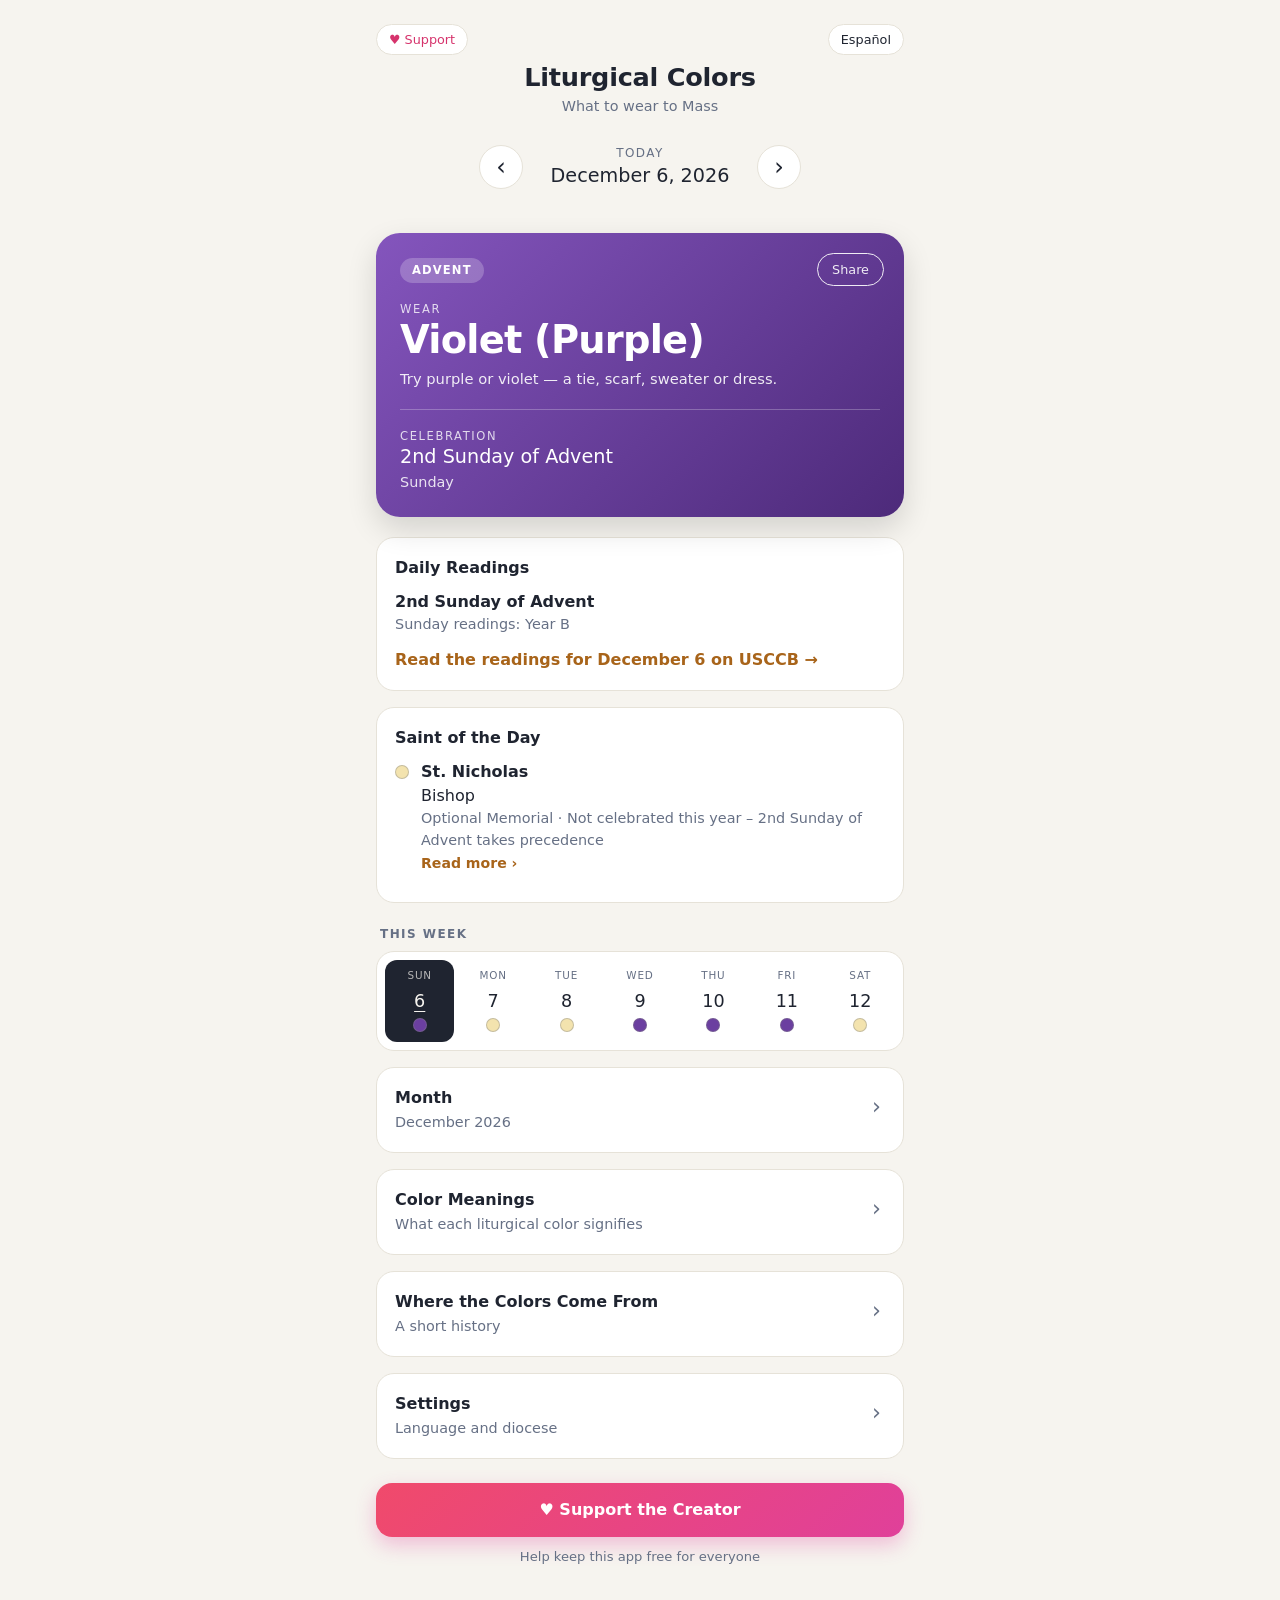
==== index.html @ 5c537d2e "Liturgical Colors: show the full text of the daily readings - Bundle the World English Bible, Cathol" ====
<!doctype html>
<html lang="en">
<head>
<meta charset="utf-8">
<meta name="viewport" content="width=device-width, initial-scale=1">
<title>Liturgical Colors</title>
<meta name="description" content="What to wear to Mass today: the liturgical color, celebration, readings and saint for any date.">
<meta name="theme-color" content="#f6f4ef" media="(prefers-color-scheme: light)">
<meta name="theme-color" content="#14161c" media="(prefers-color-scheme: dark)">
<!-- Link previews. og:image must be changed to a full https:// address once the site has a home. -->
<meta property="og:type" content="website">
<meta property="og:title" content="Liturgical Colors">
<meta property="og:description" content="What to wear to Mass today: the liturgical color, celebration, readings and saint for any date.">
<meta property="og:image" content="og-image.png">
<meta name="twitter:card" content="summary_large_image">
<link rel="manifest" href="manifest.webmanifest">
<link rel="icon" href="icon.svg" type="image/svg+xml">
<link rel="apple-touch-icon" href="icon-180.png">
<link rel="stylesheet" href="styles.css">
</head>
<body>
<main>
  <header class="top">
    <a id="supportTop" class="chip" href="https://ko-fi.com/liturgicalcolors" target="_blank" rel="noopener"></a>
    <button id="langBtn" class="chip"></button>
    <h1 id="title"></h1>
    <p id="tag" class="tag"></p>
  </header>

  <nav class="datebar">
    <button id="prev" class="round">&#8249;</button>
    <label class="datepick">
      <span id="dayword" class="dayword"></span>
      <span id="datetext" class="datetext"></span>
      <input id="date" type="date">
    </label>
    <button id="next" class="round">&#8250;</button>
  </nav>
  <p class="todayrow"><button id="today" class="link" hidden></button></p>

  <section id="hero" class="hero" aria-live="polite"></section>

  <section class="card">
    <h2 id="readingsTitle"></h2>
    <div id="readings"></div>
  </section>

  <section class="card">
    <h2 id="saintTitle"></h2>
    <div id="saints"></div>
  </section>

  <section>
    <h2 id="weekTitle" class="plain"></h2>
    <div id="week" class="week"></div>
  </section>

  <details id="monthFold" class="card fold">
    <summary><h2 id="monthTitle"></h2><span id="monthSub"></span></summary>
    <div class="monthnav">
      <button id="prevMonth" class="round small">&#8249;</button>
      <b id="monthName"></b>
      <button id="nextMonth" class="round small">&#8250;</button>
    </div>
    <div id="month" class="month"></div>
  </details>

  <details class="card fold">
    <summary><h2 id="meaningsTitle"></h2><span id="meaningsSub"></span></summary>
    <ul id="meanings" class="colors"></ul>
    <p id="wearNote" class="fine"></p>
  </details>

  <details class="card fold">
    <summary><h2 id="historyTitle"></h2><span id="historySub"></span></summary>
    <ol id="history" class="history"></ol>
    <p id="fine" class="fine"></p>
  </details>

  <details class="card fold">
    <summary><h2 id="settingsTitle"></h2><span id="settingsSub"></span></summary>
    <label class="field"><span id="langLabel"></span>
      <select id="langSel"><option value="en">English</option><option value="es">Español</option></select>
    </label>
    <label class="field"><span id="ascLabel"></span>
      <select id="ascSel"><option value="sun"></option><option value="thu"></option></select>
    </label>
  </details>

  <a id="supportBottom" class="support" href="https://ko-fi.com/liturgicalcolors" target="_blank" rel="noopener"></a>
  <p id="supportFine" class="fine center"></p>
</main>

<dialog id="saintDialog">
  <div id="saintBody"></div>
  <button id="saintClose" class="btnplain"></button>
</dialog>
<div id="toast" class="toast" role="status" hidden></div>

<script src="saints.js"></script>
<script src="calendar.js"></script>
<script src="i18n.js"></script>
<script src="bios.js"></script>
<script src="readings-2027.js"></script>
<script src="scripture.js"></script>
<script src="app.js"></script>
</body>
</html>
---- styles.css ----
:root {
  --bg: #f6f4ef; --card: #ffffff; --ink: #1f2430; --muted: #667085; --line: #e6e2d8; --accent: #a8641a;
  --green: #1f8a4c; --white: #f3e3ae; --red: #c0262d; --violet: #6b3fa0; --rose: #e58aa6; --black: #23232b;
}
@media (prefers-color-scheme: dark) {
  :root { --bg: #14161c; --card: #1e2129; --ink: #eceef3; --muted: #9aa3b5; --line: #2e323d; --accent: #e0a35a; }
}
* { box-sizing: border-box; }
html { -webkit-text-size-adjust: 100%; }
body { margin: 0; background: var(--bg); color: var(--ink); font: 16px/1.5 system-ui, -apple-system, "Segoe UI", Roboto, sans-serif; }
main { max-width: 560px; margin: 0 auto; padding: 24px 16px 48px; }
h1, h2, p { margin: 0; }
button { font: inherit; color: inherit; cursor: pointer; }
:focus-visible { outline: 3px solid var(--accent); outline-offset: 2px; }

.top { text-align: center; margin-bottom: 20px; }
.top h1 { font-size: 1.6rem; font-weight: 600; letter-spacing: -.01em; }
.tag { color: var(--muted); font-size: .9rem; }

.datebar { display: flex; align-items: center; justify-content: center; gap: 12px; }
.round { width: 44px; height: 44px; border-radius: 50%; border: 1px solid var(--line); background: var(--card); font-size: 1.5rem; line-height: 1; }
.datepick { position: relative; min-width: 210px; text-align: center; padding: 6px 14px; border-radius: 12px; cursor: pointer; }
.datepick:hover { background: var(--card); }
.dayword { display: block; font-size: .75rem; letter-spacing: .12em; text-transform: uppercase; color: var(--muted); }
.datetext { display: block; font-size: 1.2rem; font-weight: 500; }
.datepick input { position: absolute; inset: 0; width: 100%; height: 100%; opacity: 0; cursor: pointer; }
.datepick input::-webkit-calendar-picker-indicator { position: absolute; inset: 0; width: 100%; height: 100%; cursor: pointer; }
.todayrow { text-align: center; min-height: 32px; margin-bottom: 4px; }
.link { background: none; border: 0; color: var(--accent); font-size: .9rem; padding: 6px 10px; text-decoration: underline; }

.hero { border-radius: 24px; padding: 24px; color: #fff; margin-bottom: 20px; box-shadow: 0 12px 30px rgba(0, 0, 0, .14); }
.hero[data-color="green"]  { background: linear-gradient(135deg, #2aa35c, #146c3a); }
.hero[data-color="red"]    { background: linear-gradient(135deg, #d8383f, #96151c); }
.hero[data-color="violet"] { background: linear-gradient(135deg, #8455bd, #4d2a7a); }
.hero[data-color="rose"]   { background: linear-gradient(135deg, #f0a3ba, #cf6a8a); color: #3d1423; }
.hero[data-color="white"]  { background: linear-gradient(135deg, #fffdf5, #f1dc9c); color: #4a3a0c; border: 1px solid #e6d28f; }
.hero[data-color="black"]  { background: linear-gradient(135deg, #3a3a44, #121217); }
.pill { display: inline-block; padding: 4px 12px; border-radius: 999px; background: rgba(255, 255, 255, .22); font-size: .72rem; letter-spacing: .1em; text-transform: uppercase; font-weight: 600; margin-bottom: 18px; }
.hero[data-color="white"] .pill, .hero[data-color="rose"] .pill { background: rgba(0, 0, 0, .09); }
.label { font-size: .72rem; letter-spacing: .14em; text-transform: uppercase; opacity: .8; }
.wear { font-size: 2.4rem; font-weight: 600; line-height: 1.15; letter-spacing: -.02em; }
.hero hr { border: 0; border-top: 1px solid currentColor; opacity: .25; margin: 18px 0; }
.celebration { font-size: 1.2rem; font-weight: 500; line-height: 1.3; }
.rank { font-size: .9rem; opacity: .85; margin-top: 2px; }
.note { font-size: .9rem; margin-top: 10px; padding-top: 10px; border-top: 1px dashed rgba(127, 127, 127, .45); }

.card { background: var(--card); border: 1px solid var(--line); border-radius: 18px; padding: 18px; margin-bottom: 16px; }
h2 { font-size: 1rem; font-weight: 600; margin-bottom: 10px; }
h2.plain { font-size: .75rem; letter-spacing: .12em; text-transform: uppercase; color: var(--muted); margin: 22px 4px 8px; }
.strong { font-weight: 600; }
.muted { color: var(--muted); font-size: .9rem; }
.btn { display: inline-block; margin-top: 12px; color: var(--accent); font-weight: 600; text-decoration: none; }
.btn:hover { text-decoration: underline; }

i[data-color] { flex: none; display: inline-block; width: 14px; height: 14px; border-radius: 50%; border: 1px solid rgba(127, 127, 127, .4); }
i[data-color="green"] { background: var(--green); } i[data-color="white"] { background: var(--white); }
i[data-color="red"] { background: var(--red); } i[data-color="violet"] { background: var(--violet); }
i[data-color="rose"] { background: var(--rose); } i[data-color="black"] { background: var(--black); }

.saintlist, .colors { list-style: none; margin: 0; padding: 0; }
.saintlist li, .colors li { display: flex; gap: 12px; padding: 10px 0; border-top: 1px solid var(--line); }
.saintlist li:first-child { border-top: 0; padding-top: 0; }
.saintlist i, .colors i { margin-top: 5px; }
.colors i { width: 28px; height: 28px; border-radius: 8px; margin-top: 2px; }
.colors em { color: var(--accent); font-style: normal; font-size: .85rem; margin-left: 6px; }
.colors p { color: var(--muted); font-size: .92rem; margin-top: 2px; }

.week { display: grid; grid-template-columns: repeat(7, 1fr); gap: 4px; background: var(--card); border: 1px solid var(--line); border-radius: 18px; padding: 8px; margin-bottom: 16px; }
.week button { display: flex; flex-direction: column; align-items: center; gap: 4px; padding: 8px 0 10px; border: 0; border-radius: 12px; background: none; min-height: 44px; }
.week button span { font-size: .65rem; letter-spacing: .08em; text-transform: uppercase; color: var(--muted); }
.week button b { font-size: 1.1rem; font-weight: 500; }
.week button[aria-current] { background: var(--ink); color: var(--bg); }
.week button[aria-current] span { color: inherit; opacity: .7; }

.fold summary { cursor: pointer; list-style: none; position: relative; padding-right: 28px; }
.fold summary::-webkit-details-marker { display: none; }
.fold summary::after { content: "\203A"; position: absolute; right: 4px; top: 4px; font-size: 1.4rem; color: var(--muted); transition: transform .15s; }
.fold[open] summary::after { transform: rotate(90deg); }
.fold summary h2 { margin: 0; }
.fold summary span { color: var(--muted); font-size: .9rem; }
.fold[open] summary { margin-bottom: 12px; }
.history { margin: 0; padding-left: 20px; }
.history li { margin-bottom: 8px; font-size: .95rem; }
.fine { color: var(--muted); font-size: .82rem; margin-top: 10px; }
.center { text-align: center; }

.support { display: block; text-align: center; margin-top: 24px; padding: 15px; border-radius: 16px; background: linear-gradient(135deg, #f04a6b, #e0409a); color: #fff; font-weight: 600; text-decoration: none; box-shadow: 0 8px 20px rgba(224, 64, 154, .3); }
.support:hover { filter: brightness(1.05); }

/* header chips */
.top { position: relative; padding-top: 34px; }
.chip { position: absolute; top: 0; font-size: .8rem; padding: 5px 12px; border-radius: 999px; border: 1px solid var(--line); background: var(--card); color: var(--ink); text-decoration: none; min-height: 30px; }
#supportTop { left: 0; color: #d6336c; }
#langBtn { right: 0; }

/* hero extras */
.hero { position: relative; }
.sharebtn { position: absolute; top: 20px; right: 20px; padding: 6px 14px; border-radius: 999px; border: 1px solid currentColor; background: transparent; color: inherit; font-size: .8rem; opacity: .9; }
.sharebtn:hover { background: rgba(127, 127, 127, .18); }
.tip { font-size: .92rem; opacity: .9; margin-top: 6px; }

/* saints */
.saintbtn, .saintrow { display: flex; gap: 12px; width: 100%; text-align: left; background: none; border: 0; padding: 0; }
.saintbtn { border-radius: 10px; }
.saintbtn:hover .strong { text-decoration: underline; }
.saintlist li { display: block; }
.more { color: var(--accent); font-size: .88rem; font-weight: 600; margin-top: 2px; }

/* week and month */
.week button.istoday b, .month button.istoday b { text-decoration: underline; text-underline-offset: 4px; }
.monthnav { display: flex; align-items: center; justify-content: space-between; margin-bottom: 10px; }
.round.small { width: 36px; height: 36px; font-size: 1.2rem; }
.month { display: grid; grid-template-columns: repeat(7, 1fr); gap: 2px; }
.month .mh { text-align: center; font-size: .65rem; letter-spacing: .06em; text-transform: uppercase; color: var(--muted); padding-bottom: 4px; }
.month button { display: flex; flex-direction: column; align-items: center; gap: 3px; padding: 6px 0 8px; border: 0; border-radius: 10px; background: none; min-height: 44px; }
.month button:hover, .week button:hover { background: rgba(127, 127, 127, .14); }
.month button[aria-current], .week button[aria-current]:hover { background: var(--ink); color: var(--bg); }
.month button i { width: 10px; height: 10px; }

/* settings */
.field { display: block; margin-top: 12px; font-size: .9rem; color: var(--muted); }
.field select { display: block; width: 100%; margin-top: 4px; padding: 10px; border-radius: 10px; border: 1px solid var(--line); background: var(--bg); color: var(--ink); font: inherit; }

/* saint dialog */
dialog { border: 1px solid var(--line); border-radius: 20px; padding: 22px; max-width: min(520px, calc(100vw - 32px)); background: var(--card); color: var(--ink); }
dialog::backdrop { background: rgba(0, 0, 0, .5); }
dialog .label { color: var(--muted); opacity: 1; }
.dlgname { font-size: 1.3rem; margin: 6px 0 2px; display: flex; align-items: center; gap: 10px; }
.bio { margin-top: 14px; }
.patron { margin-top: 12px; font-size: .95rem; }
.btnplain { margin-top: 18px; padding: 10px 18px; border-radius: 12px; border: 1px solid var(--line); background: var(--bg); }

.toast { position: fixed; left: 50%; bottom: 24px; transform: translateX(-50%); background: var(--ink); color: var(--bg); padding: 10px 18px; border-radius: 999px; font-size: .9rem; box-shadow: 0 8px 24px rgba(0, 0, 0, .25); }
.toast[hidden] { display: none; }

/* reading citations */
.cites { list-style: none; margin: 10px 0 0; padding: 0; }
.cites li { padding: 6px 0; border-top: 1px solid var(--line); font-size: .95rem; }
.cites li:first-child { border-top: 0; }

/* reading text */
.mass { border-top: 1px solid var(--line); padding: 8px 0; }
.mass:first-child { border-top: 0; }
.mass > summary { cursor: pointer; font-weight: 600; }
.passage { margin-top: 14px; }
.passage h3 { margin: 0 0 4px; font-size: .95rem; font-weight: 600; }
.passage h3 span { color: var(--accent); font-size: .72rem; letter-spacing: .1em; text-transform: uppercase; display: block; }
.verses { font-family: Georgia, "Times New Roman", serif; font-size: 1.02rem; line-height: 1.65; }
.verses sup { font-family: system-ui, sans-serif; font-size: .62rem; color: var(--muted); margin-right: 2px; }
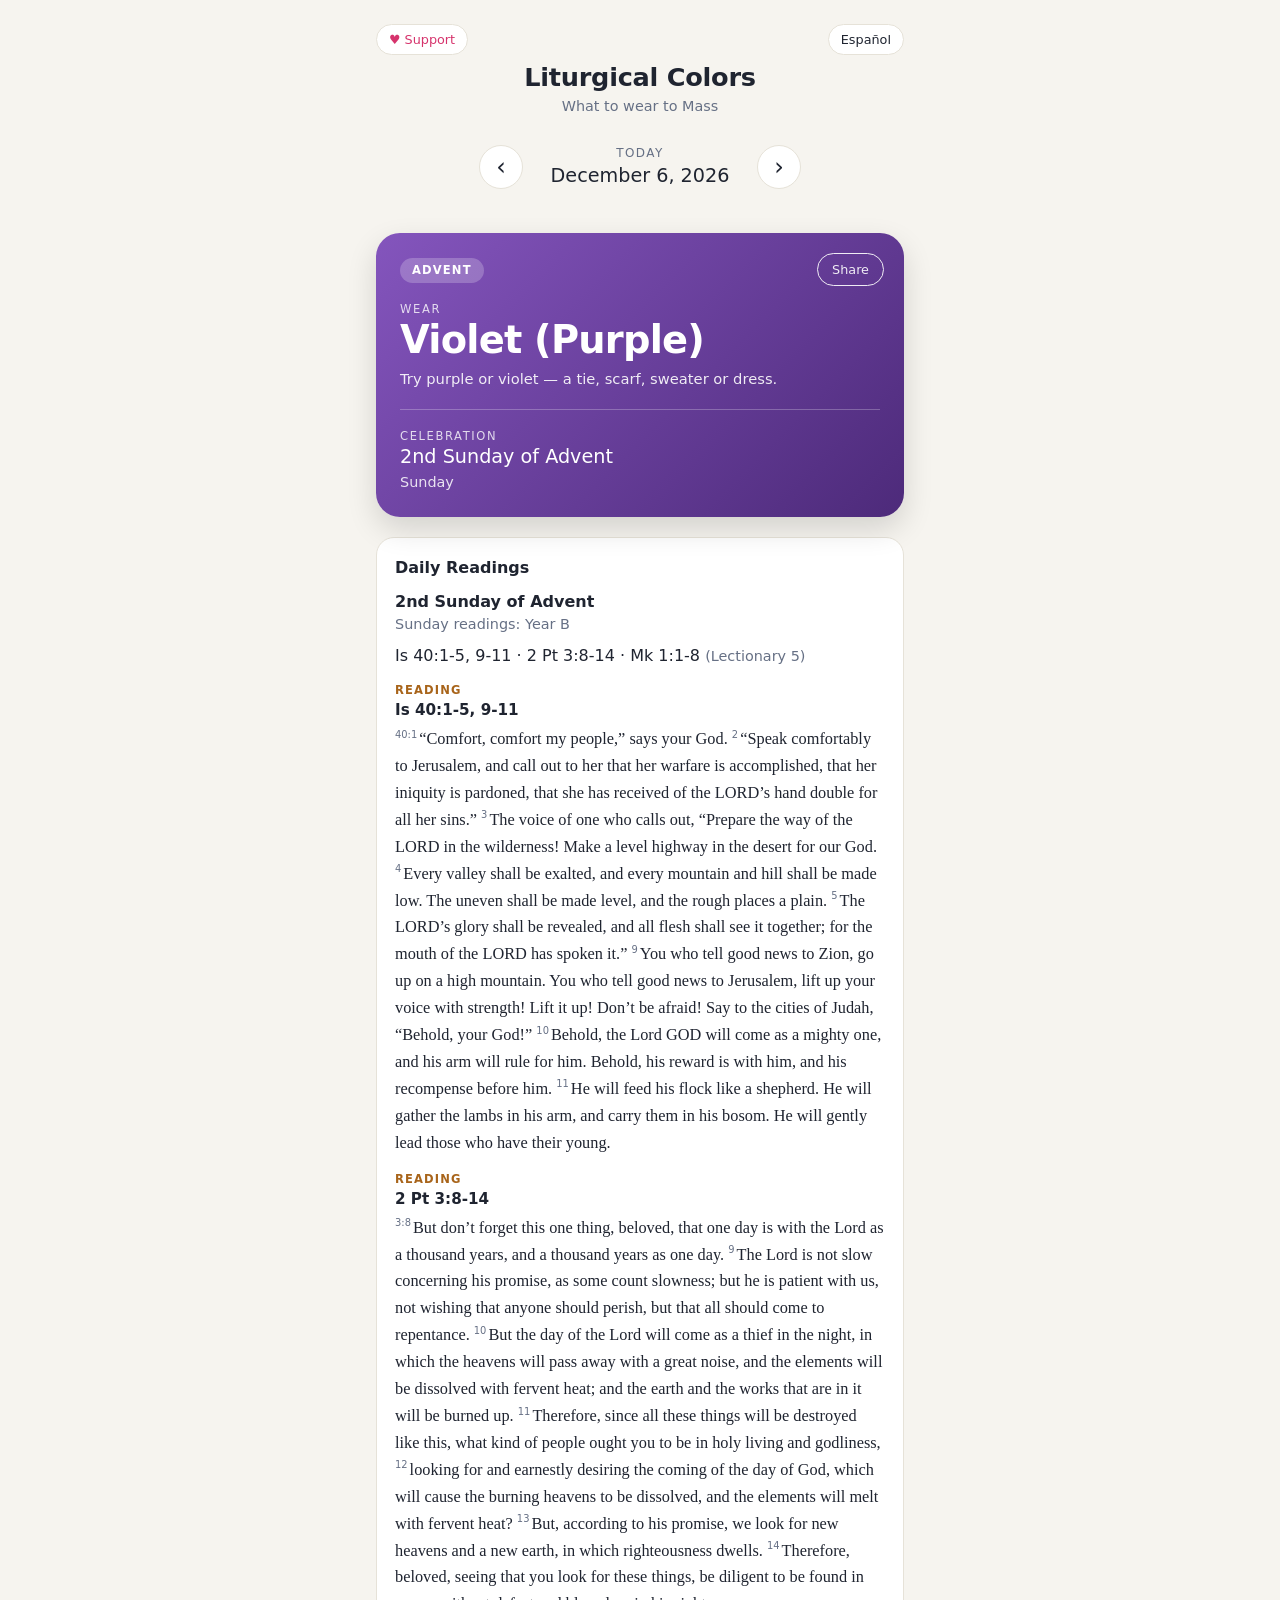
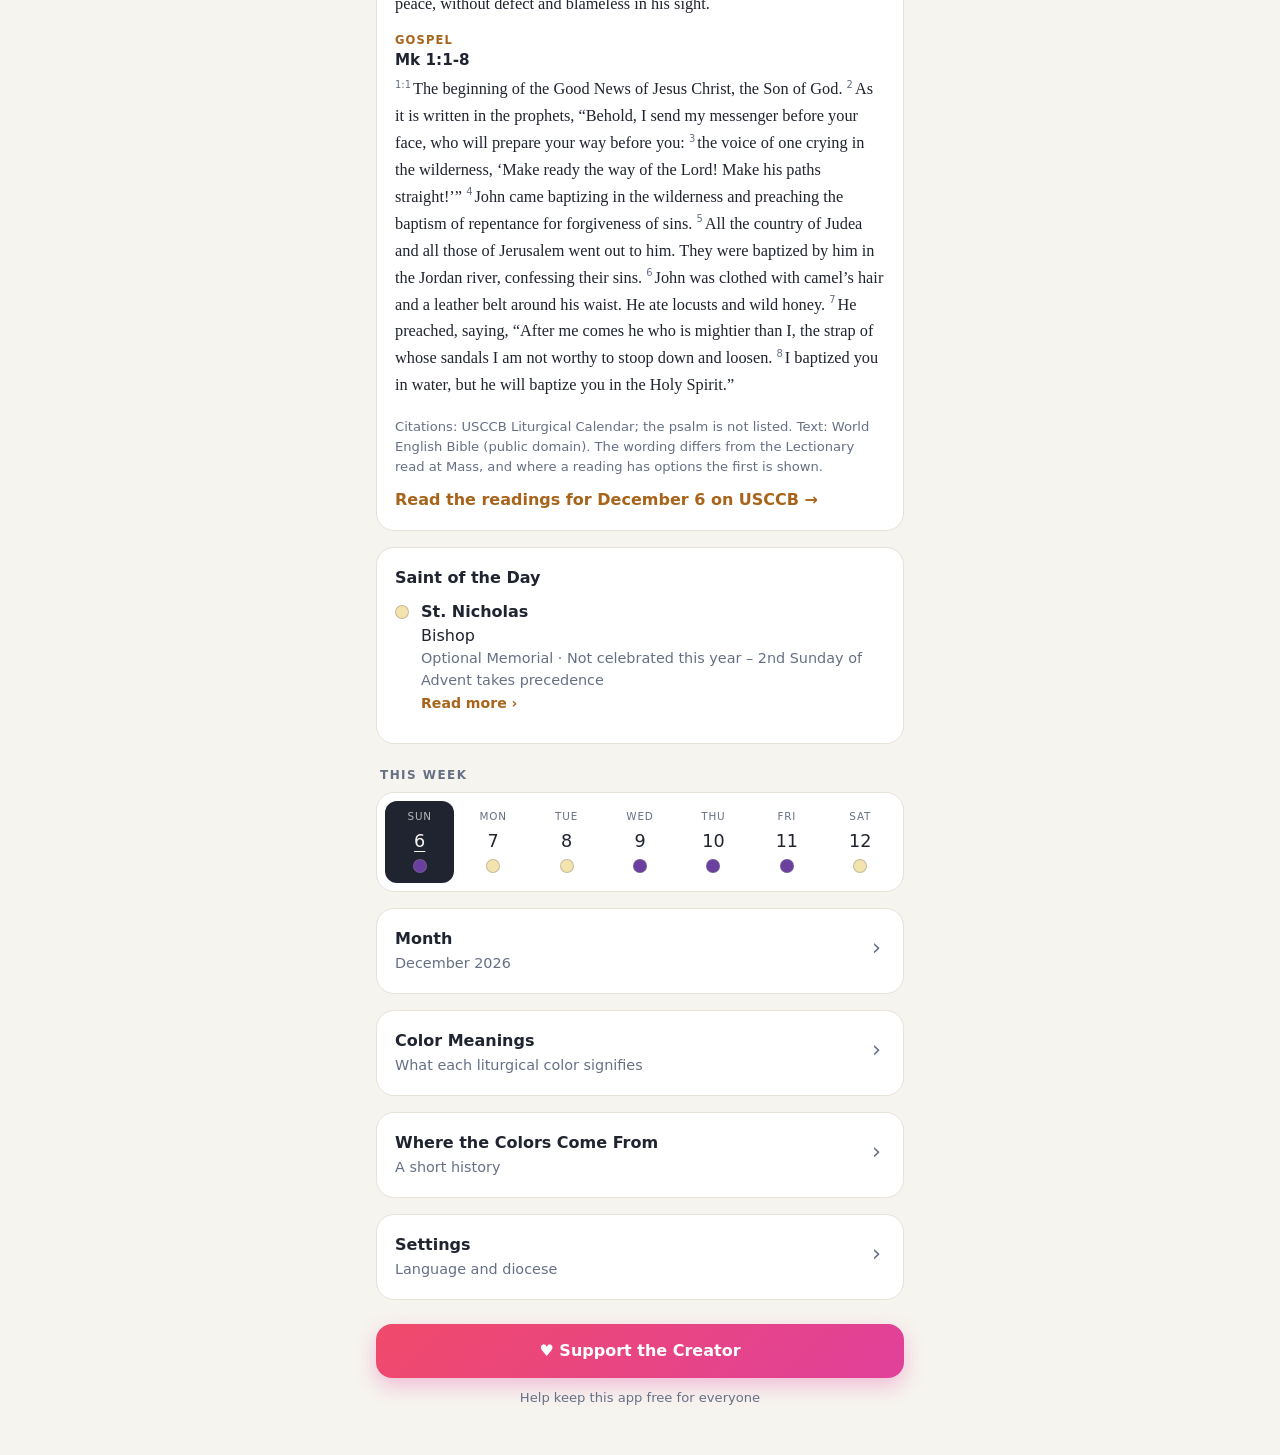
==== commit edb59d5e: "Liturgical Colors: add 2026 readings so today's date shows reading text - readings-2026.js: citation" ====
--- a/index.html
+++ b/index.html
@@ -101,6 +101,7 @@
 <script src="calendar.js"></script>
 <script src="i18n.js"></script>
 <script src="bios.js"></script>
+<script src="readings-2026.js"></script>
 <script src="readings-2027.js"></script>
 <script src="scripture.js"></script>
 <script src="app.js"></script>
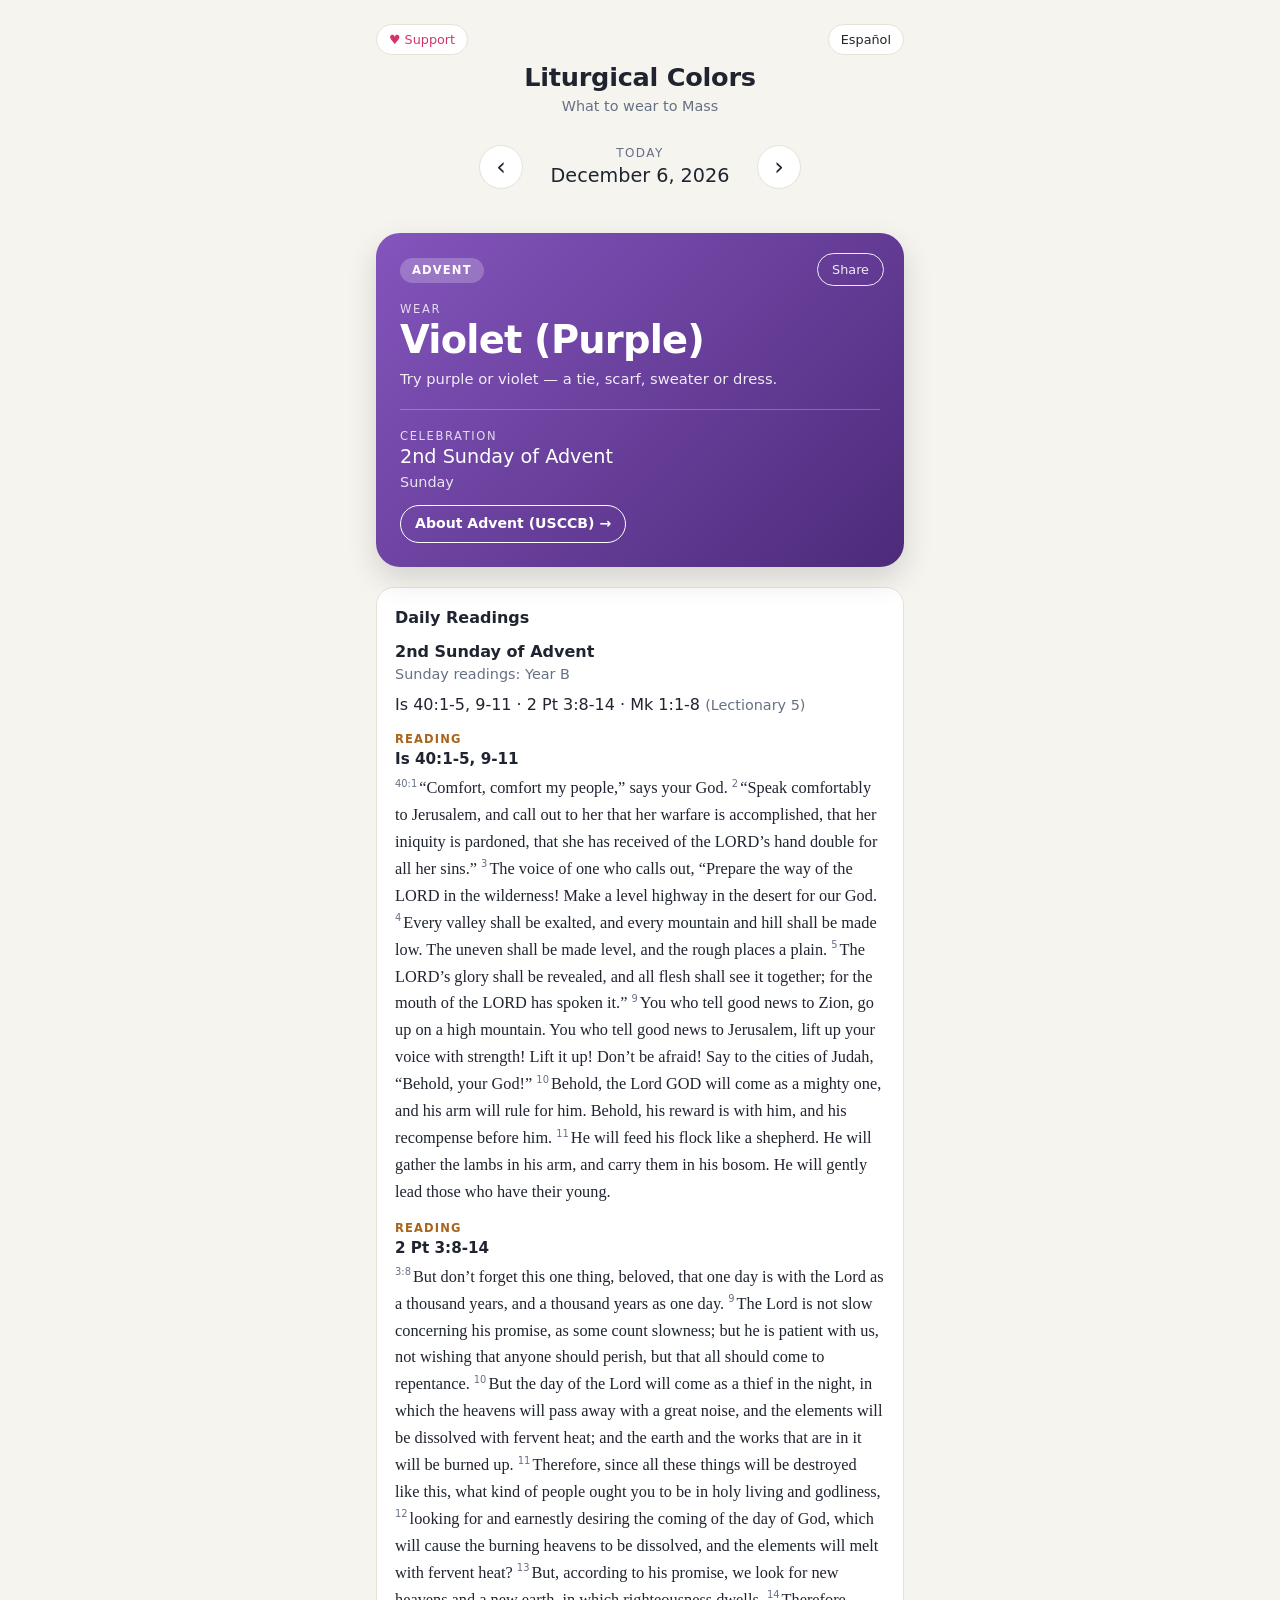
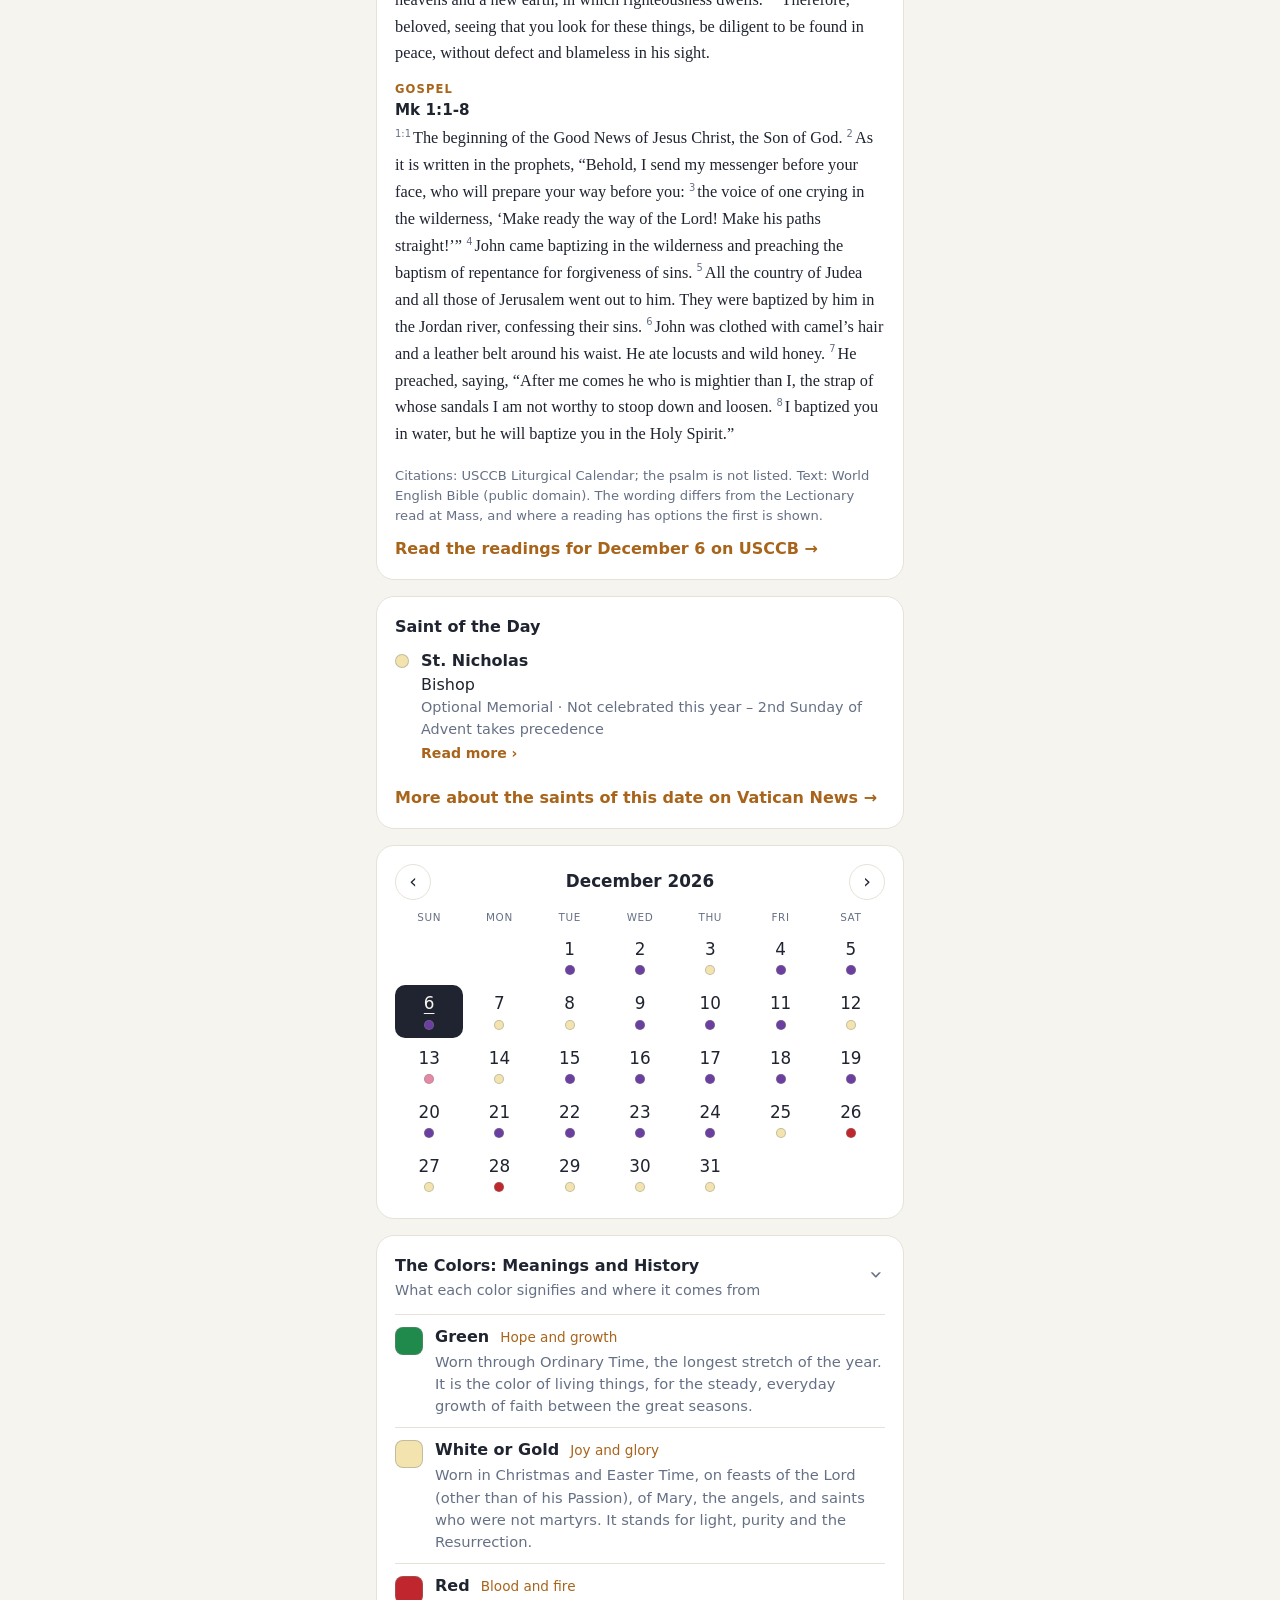
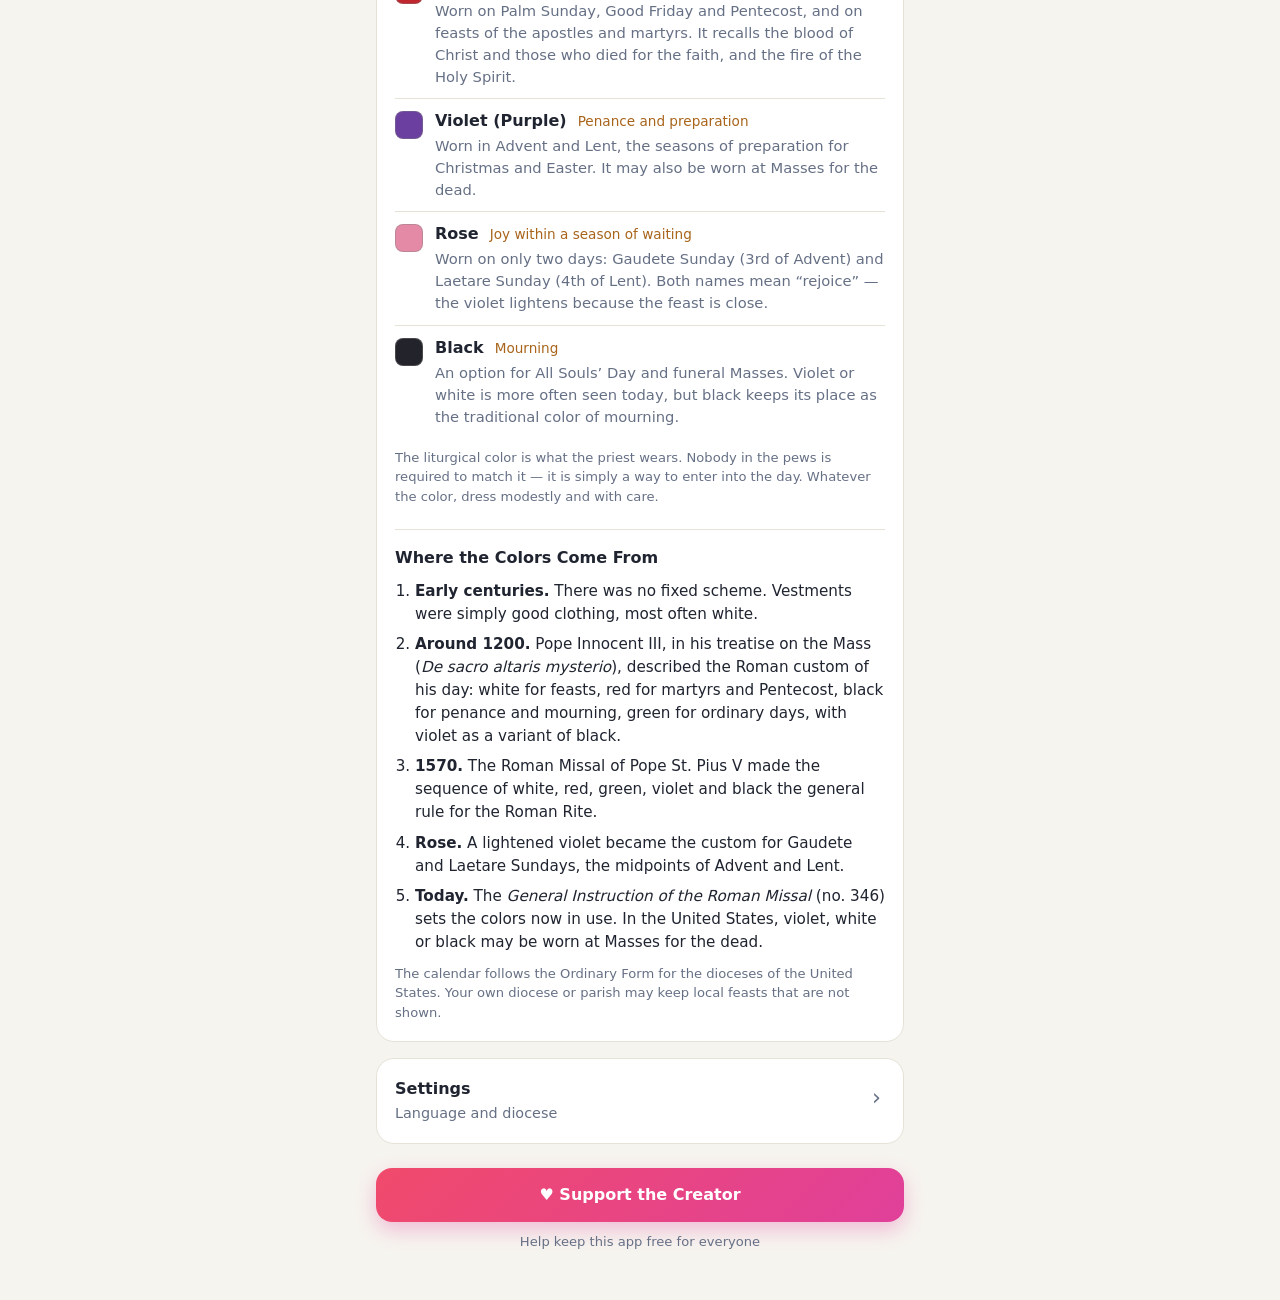
==== commit 8e74461e: "Liturgical Colors: celebration links, single calendar, merged colors section - Day card links to an " ====
--- a/index.html
+++ b/index.html
@@ -50,29 +50,20 @@
     <div id="saints"></div>
   </section>
 
-  <section>
-    <h2 id="weekTitle" class="plain"></h2>
-    <div id="week" class="week"></div>
-  </section>
-
-  <details id="monthFold" class="card fold">
-    <summary><h2 id="monthTitle"></h2><span id="monthSub"></span></summary>
+  <section class="card">
     <div class="monthnav">
       <button id="prevMonth" class="round small">&#8249;</button>
-      <b id="monthName"></b>
+      <h2 id="monthName"></h2>
       <button id="nextMonth" class="round small">&#8250;</button>
     </div>
     <div id="month" class="month"></div>
-  </details>
+  </section>
 
-  <details class="card fold">
-    <summary><h2 id="meaningsTitle"></h2><span id="meaningsSub"></span></summary>
+  <details class="card fold" open>
+    <summary><h2 id="colorsTitle"></h2><span id="colorsSub"></span></summary>
     <ul id="meanings" class="colors"></ul>
     <p id="wearNote" class="fine"></p>
-  </details>
-
-  <details class="card fold">
-    <summary><h2 id="historyTitle"></h2><span id="historySub"></span></summary>
+    <h3 id="historyTitle" class="sub"></h3>
     <ol id="history" class="history"></ol>
     <p id="fine" class="fine"></p>
   </details>
--- a/styles.css
+++ b/styles.css
@@ -65,12 +65,6 @@
 .colors em { color: var(--accent); font-style: normal; font-size: .85rem; margin-left: 6px; }
 .colors p { color: var(--muted); font-size: .92rem; margin-top: 2px; }
 
-.week { display: grid; grid-template-columns: repeat(7, 1fr); gap: 4px; background: var(--card); border: 1px solid var(--line); border-radius: 18px; padding: 8px; margin-bottom: 16px; }
-.week button { display: flex; flex-direction: column; align-items: center; gap: 4px; padding: 8px 0 10px; border: 0; border-radius: 12px; background: none; min-height: 44px; }
-.week button span { font-size: .65rem; letter-spacing: .08em; text-transform: uppercase; color: var(--muted); }
-.week button b { font-size: 1.1rem; font-weight: 500; }
-.week button[aria-current] { background: var(--ink); color: var(--bg); }
-.week button[aria-current] span { color: inherit; opacity: .7; }
 
 .fold summary { cursor: pointer; list-style: none; position: relative; padding-right: 28px; }
 .fold summary::-webkit-details-marker { display: none; }
@@ -147,3 +141,13 @@
 .passage h3 span { color: var(--accent); font-size: .72rem; letter-spacing: .1em; text-transform: uppercase; display: block; }
 .verses { font-family: Georgia, "Times New Roman", serif; font-size: 1.02rem; line-height: 1.65; }
 .verses sup { font-family: system-ui, sans-serif; font-size: .62rem; color: var(--muted); margin-right: 2px; }
+
+/* link explaining the day's celebration */
+.about { display: inline-block; margin-top: 12px; padding: 7px 14px; border-radius: 999px; border: 1px solid currentColor; color: inherit; font-size: .88rem; font-weight: 600; text-decoration: none; }
+.about:hover { background: rgba(127, 127, 127, .18); }
+
+/* the single calendar */
+.monthnav h2 { margin: 0; font-size: 1.05rem; }
+.month button { min-height: 52px; }
+.month button b { font-size: 1.05rem; font-weight: 500; }
+h3.sub { margin: 22px 0 10px; padding-top: 16px; border-top: 1px solid var(--line); font-size: 1rem; font-weight: 600; }
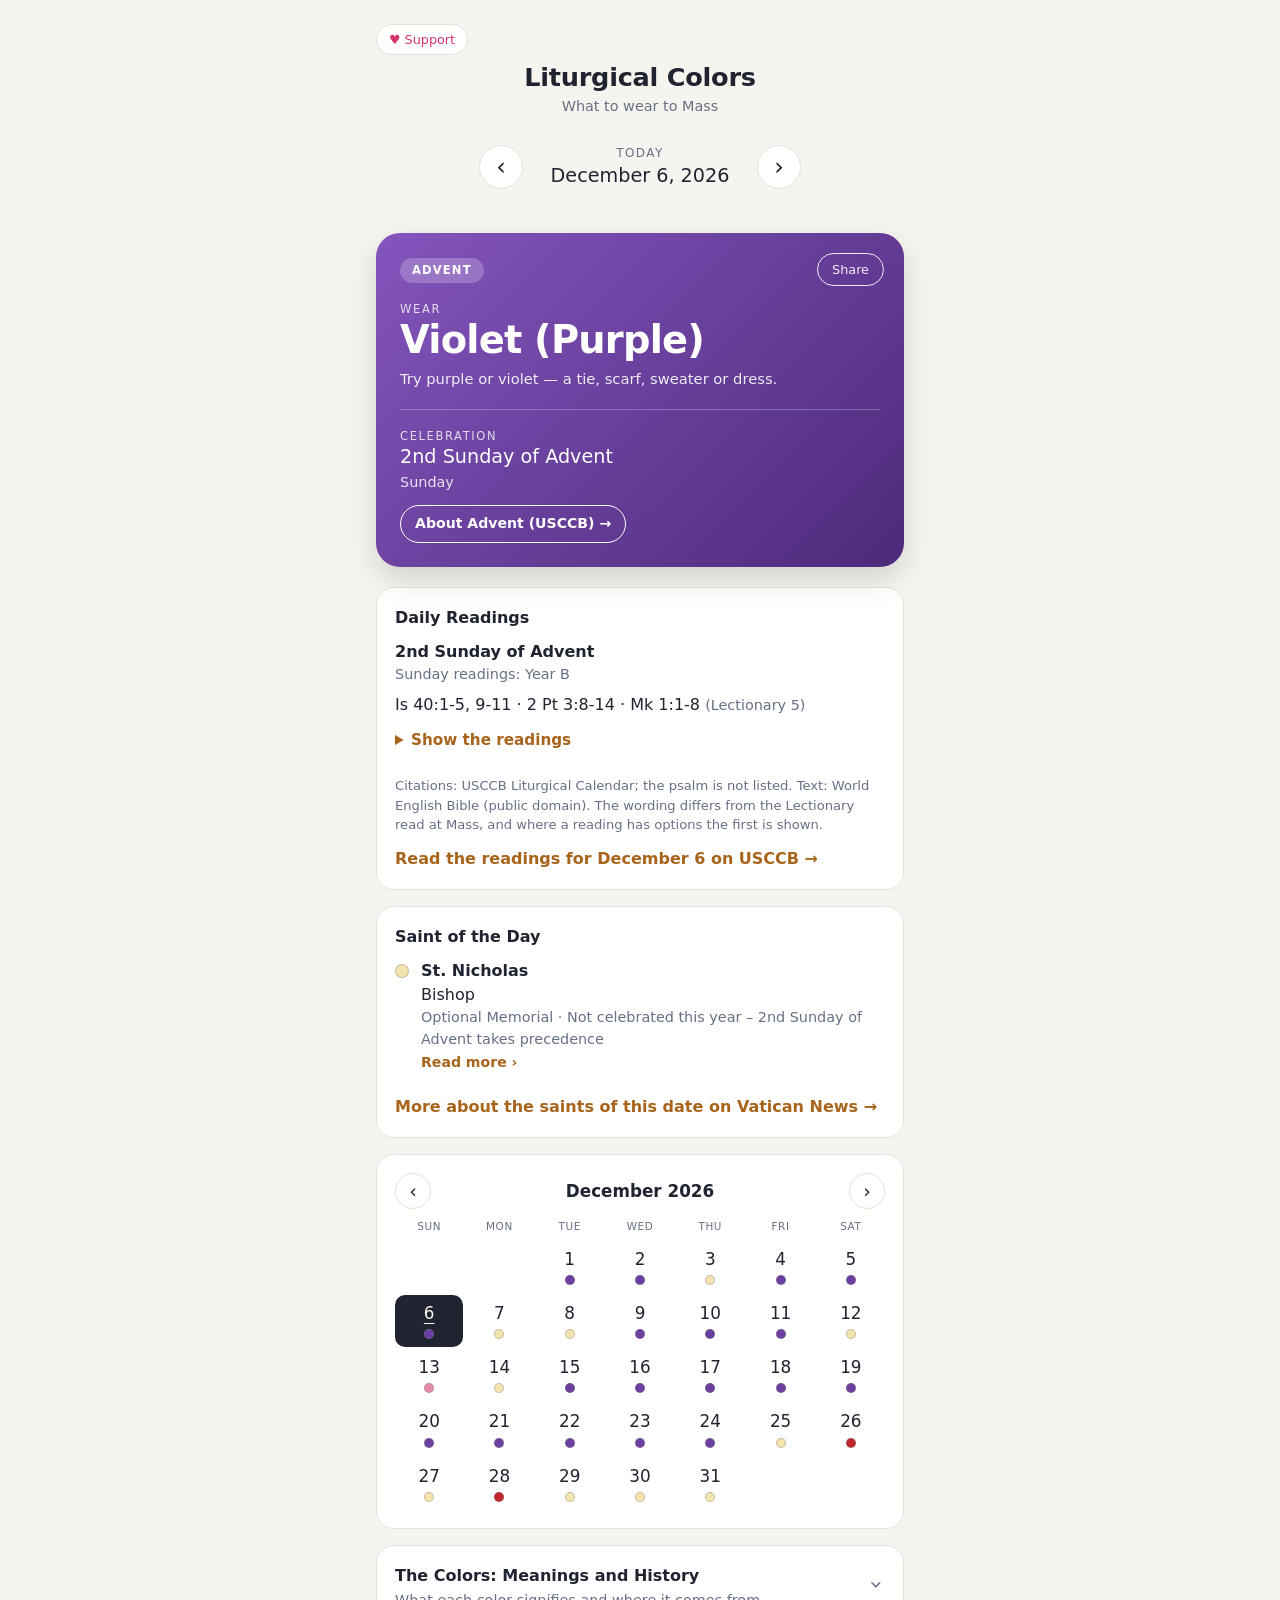
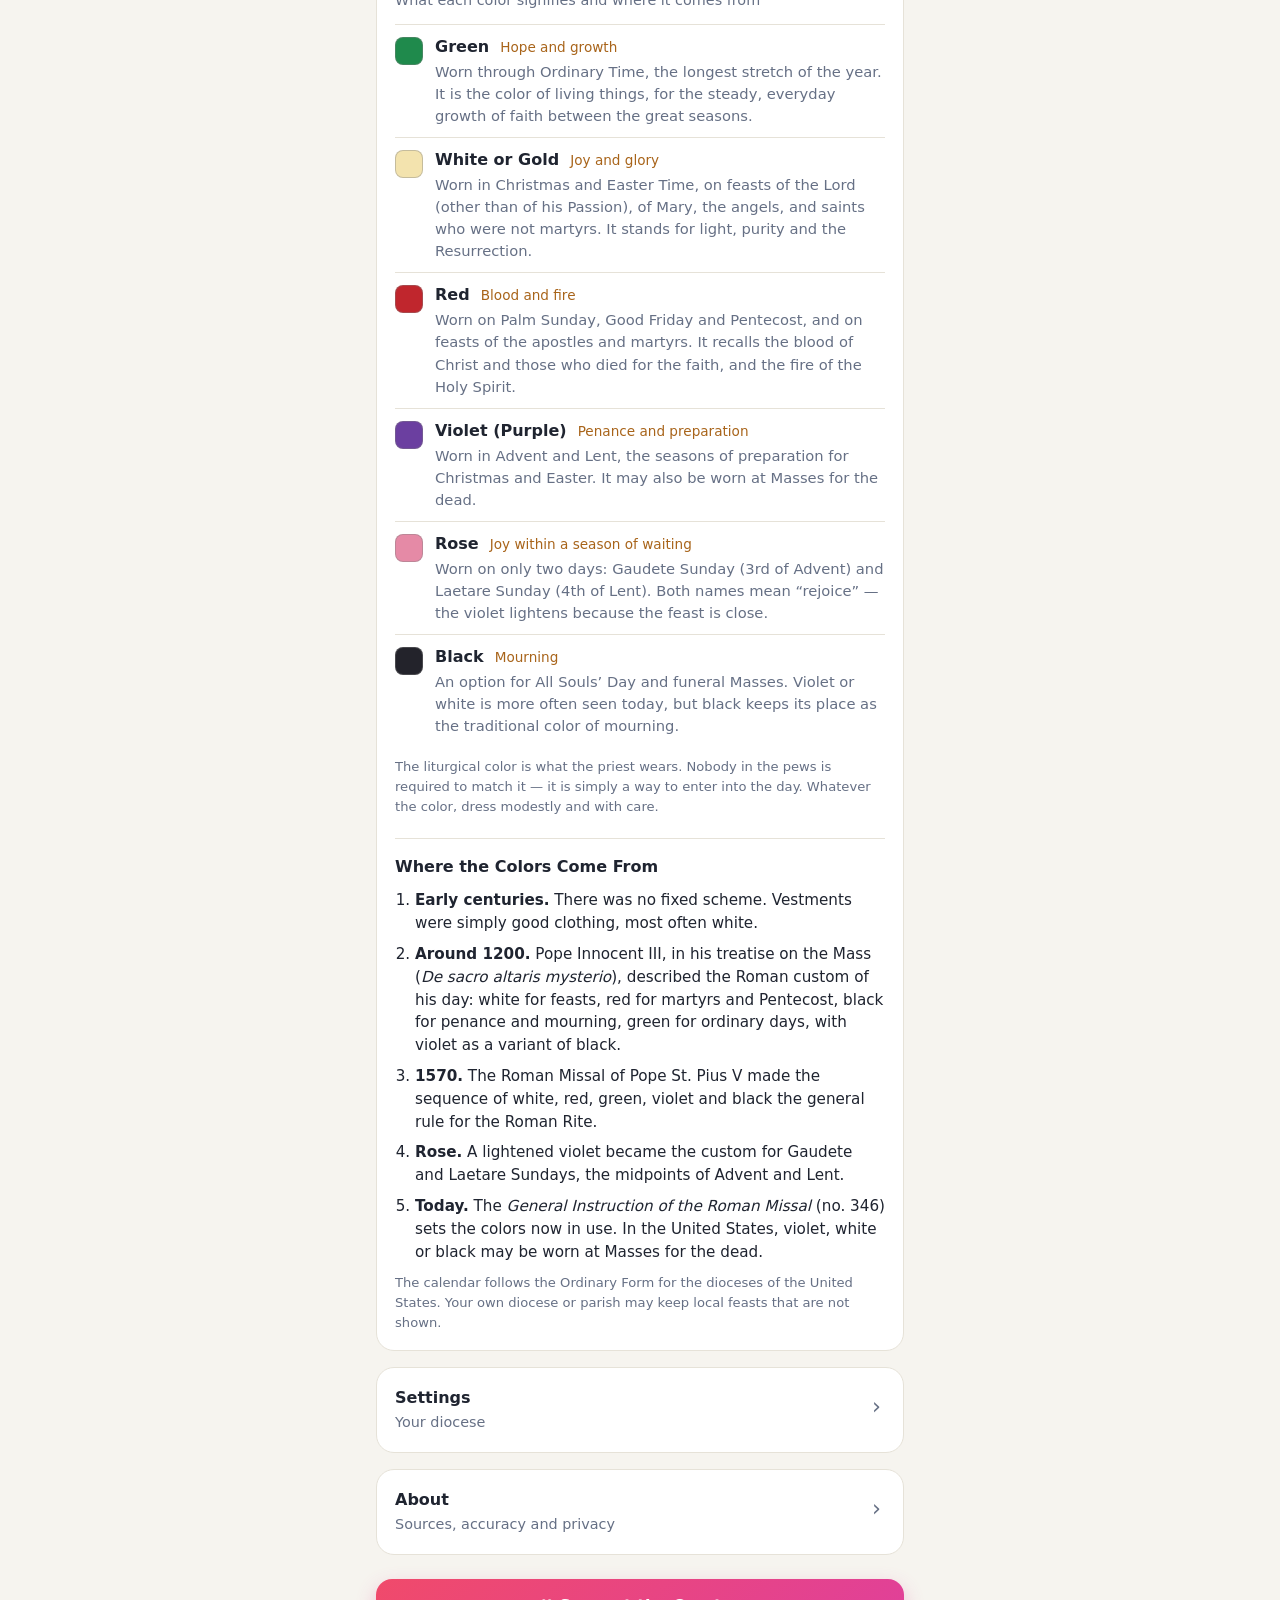
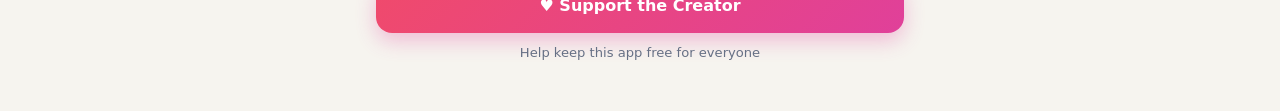
==== commit 06f78cf6: "Fold readings by default, add About section, hide Spanish for launch - Readings card shows citations" ====
--- a/index.html
+++ b/index.html
@@ -70,12 +70,17 @@
 
   <details class="card fold">
     <summary><h2 id="settingsTitle"></h2><span id="settingsSub"></span></summary>
-    <label class="field"><span id="langLabel"></span>
+    <label id="langField" class="field"><span id="langLabel"></span>
       <select id="langSel"><option value="en">English</option><option value="es">Español</option></select>
     </label>
     <label class="field"><span id="ascLabel"></span>
       <select id="ascSel"><option value="sun"></option><option value="thu"></option></select>
     </label>
+  </details>
+
+  <details class="card fold">
+    <summary><h2 id="aboutTitle"></h2><span id="aboutSub"></span></summary>
+    <div id="aboutBody" class="aboutbody"></div>
   </details>
 
   <a id="supportBottom" class="support" href="https://ko-fi.com/liturgicalcolors" target="_blank" rel="noopener"></a>
--- a/styles.css
+++ b/styles.css
@@ -151,3 +151,14 @@
 .month button { min-height: 52px; }
 .month button b { font-size: 1.05rem; font-weight: 500; }
 h3.sub { margin: 22px 0 10px; padding-top: 16px; border-top: 1px solid var(--line); font-size: 1rem; font-weight: 600; }
+
+/* folded reading text */
+.readfold { margin-top: 6px; }
+.readfold > summary { cursor: pointer; color: var(--accent); font-weight: 600; font-size: .95rem; padding: 6px 0; }
+
+/* about */
+.aboutbody h3.sub:first-child { margin-top: 0; padding-top: 0; border-top: 0; }
+.aboutbody h3.sub { margin: 16px 0 4px; padding-top: 14px; }
+.aboutbody p { font-size: .95rem; color: var(--muted); }
+.aboutbody a { color: var(--accent); }
+[hidden] { display: none !important; }
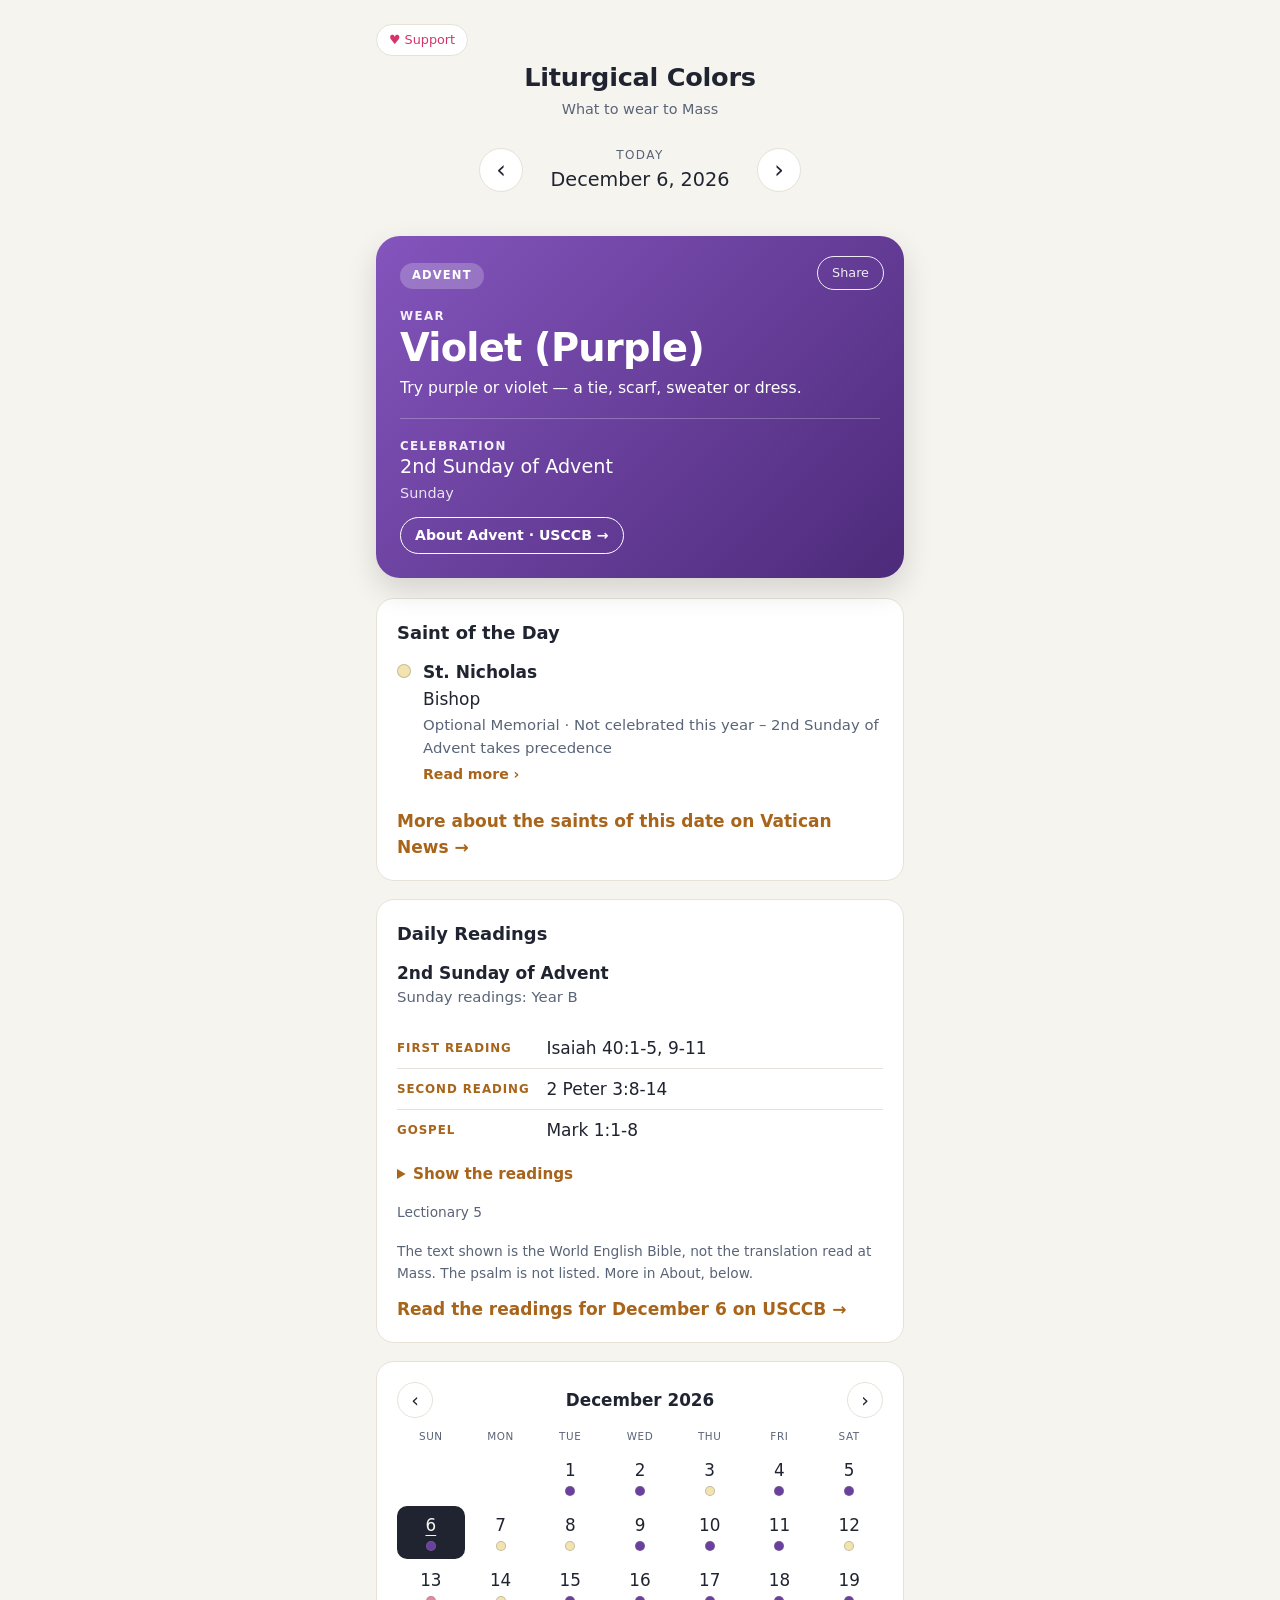
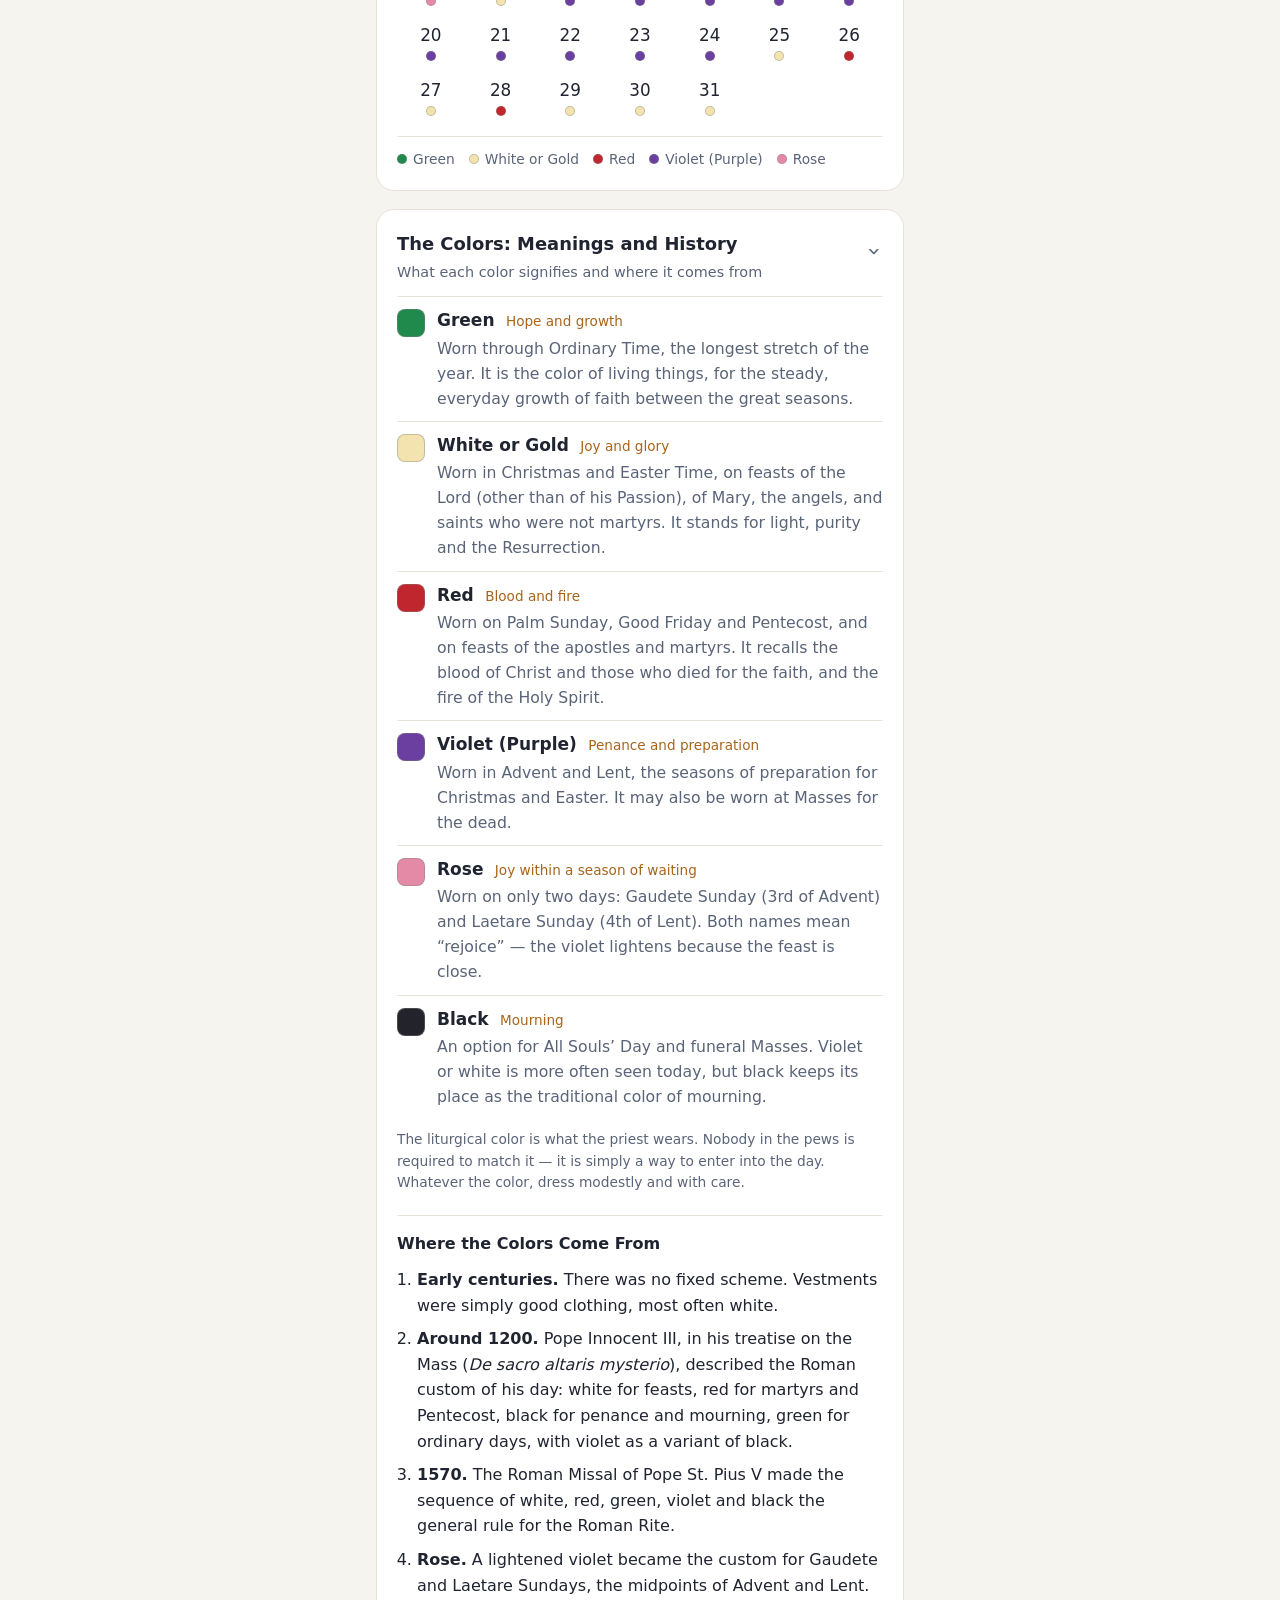
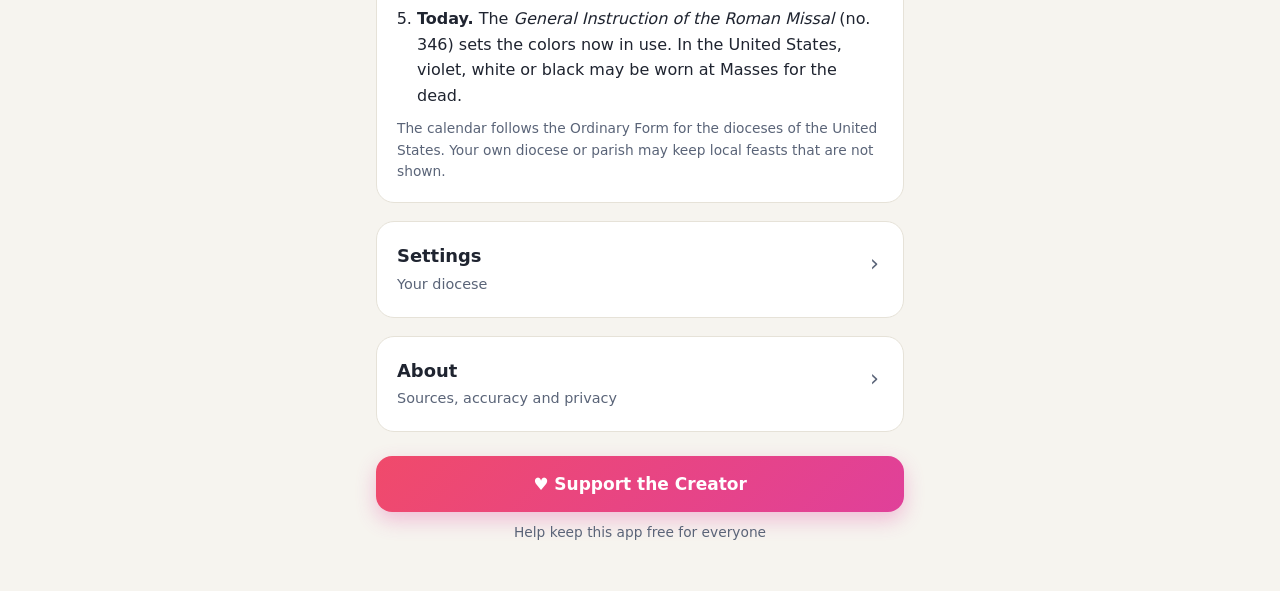
==== commit 6c915756: "Reorder the page and improve readability - Order: color card, Saint of the Day, Daily Readings, cale" ====
--- a/index.html
+++ b/index.html
@@ -41,13 +41,13 @@
   <section id="hero" class="hero" aria-live="polite"></section>
 
   <section class="card">
-    <h2 id="readingsTitle"></h2>
-    <div id="readings"></div>
+    <h2 id="saintTitle"></h2>
+    <div id="saints"></div>
   </section>
 
   <section class="card">
-    <h2 id="saintTitle"></h2>
-    <div id="saints"></div>
+    <h2 id="readingsTitle"></h2>
+    <div id="readings"></div>
   </section>
 
   <section class="card">
@@ -57,6 +57,7 @@
       <button id="nextMonth" class="round small">&#8250;</button>
     </div>
     <div id="month" class="month"></div>
+    <p id="legend" class="legend"></p>
   </section>
 
   <details class="card fold" open>
--- a/styles.css
+++ b/styles.css
@@ -1,13 +1,13 @@
 :root {
-  --bg: #f6f4ef; --card: #ffffff; --ink: #1f2430; --muted: #667085; --line: #e6e2d8; --accent: #a8641a;
+  --bg: #f6f4ef; --card: #ffffff; --ink: #1f2430; --muted: #5a6478; --line: #e6e2d8; --accent: #a8641a;
   --green: #1f8a4c; --white: #f3e3ae; --red: #c0262d; --violet: #6b3fa0; --rose: #e58aa6; --black: #23232b;
 }
 @media (prefers-color-scheme: dark) {
-  :root { --bg: #14161c; --card: #1e2129; --ink: #eceef3; --muted: #9aa3b5; --line: #2e323d; --accent: #e0a35a; }
+  :root { --bg: #14161c; --card: #1e2129; --ink: #eceef3; --muted: #aab3c4; --line: #2e323d; --accent: #e0a35a; }
 }
 * { box-sizing: border-box; }
 html { -webkit-text-size-adjust: 100%; }
-body { margin: 0; background: var(--bg); color: var(--ink); font: 16px/1.5 system-ui, -apple-system, "Segoe UI", Roboto, sans-serif; }
+body { margin: 0; background: var(--bg); color: var(--ink); font: 17px/1.55 system-ui, -apple-system, "Segoe UI", Roboto, sans-serif; }
 main { max-width: 560px; margin: 0 auto; padding: 24px 16px 48px; }
 h1, h2, p { margin: 0; }
 button { font: inherit; color: inherit; cursor: pointer; }
@@ -37,7 +37,7 @@
 .hero[data-color="black"]  { background: linear-gradient(135deg, #3a3a44, #121217); }
 .pill { display: inline-block; padding: 4px 12px; border-radius: 999px; background: rgba(255, 255, 255, .22); font-size: .72rem; letter-spacing: .1em; text-transform: uppercase; font-weight: 600; margin-bottom: 18px; }
 .hero[data-color="white"] .pill, .hero[data-color="rose"] .pill { background: rgba(0, 0, 0, .09); }
-.label { font-size: .72rem; letter-spacing: .14em; text-transform: uppercase; opacity: .8; }
+.label { font-size: .74rem; letter-spacing: .12em; text-transform: uppercase; opacity: .92; font-weight: 600; }
 .wear { font-size: 2.4rem; font-weight: 600; line-height: 1.15; letter-spacing: -.02em; }
 .hero hr { border: 0; border-top: 1px solid currentColor; opacity: .25; margin: 18px 0; }
 .celebration { font-size: 1.2rem; font-weight: 500; line-height: 1.3; }
@@ -45,10 +45,10 @@
 .note { font-size: .9rem; margin-top: 10px; padding-top: 10px; border-top: 1px dashed rgba(127, 127, 127, .45); }
 
 .card { background: var(--card); border: 1px solid var(--line); border-radius: 18px; padding: 18px; margin-bottom: 16px; }
-h2 { font-size: 1rem; font-weight: 600; margin-bottom: 10px; }
+h2 { font-size: 1.12rem; font-weight: 650; margin-bottom: 12px; }
 h2.plain { font-size: .75rem; letter-spacing: .12em; text-transform: uppercase; color: var(--muted); margin: 22px 4px 8px; }
 .strong { font-weight: 600; }
-.muted { color: var(--muted); font-size: .9rem; }
+.muted { color: var(--muted); font-size: .93rem; }
 .btn { display: inline-block; margin-top: 12px; color: var(--accent); font-weight: 600; text-decoration: none; }
 .btn:hover { text-decoration: underline; }
 
@@ -75,7 +75,7 @@
 .fold[open] summary { margin-bottom: 12px; }
 .history { margin: 0; padding-left: 20px; }
 .history li { margin-bottom: 8px; font-size: .95rem; }
-.fine { color: var(--muted); font-size: .82rem; margin-top: 10px; }
+.fine { color: var(--muted); font-size: .86rem; margin-top: 10px; }
 .center { text-align: center; }
 
 .support { display: block; text-align: center; margin-top: 24px; padding: 15px; border-radius: 16px; background: linear-gradient(135deg, #f04a6b, #e0409a); color: #fff; font-weight: 600; text-decoration: none; box-shadow: 0 8px 20px rgba(224, 64, 154, .3); }
@@ -91,7 +91,7 @@
 .hero { position: relative; }
 .sharebtn { position: absolute; top: 20px; right: 20px; padding: 6px 14px; border-radius: 999px; border: 1px solid currentColor; background: transparent; color: inherit; font-size: .8rem; opacity: .9; }
 .sharebtn:hover { background: rgba(127, 127, 127, .18); }
-.tip { font-size: .92rem; opacity: .9; margin-top: 6px; }
+.tip { font-size: .98rem; margin-top: 6px; }
 
 /* saints */
 .saintbtn, .saintrow { display: flex; gap: 12px; width: 100%; text-align: left; background: none; border: 0; padding: 0; }
@@ -139,8 +139,8 @@
 .passage { margin-top: 14px; }
 .passage h3 { margin: 0 0 4px; font-size: .95rem; font-weight: 600; }
 .passage h3 span { color: var(--accent); font-size: .72rem; letter-spacing: .1em; text-transform: uppercase; display: block; }
-.verses { font-family: Georgia, "Times New Roman", serif; font-size: 1.02rem; line-height: 1.65; }
-.verses sup { font-family: system-ui, sans-serif; font-size: .62rem; color: var(--muted); margin-right: 2px; }
+.verses { font-family: Georgia, "Times New Roman", serif; font-size: 1.08rem; line-height: 1.8; max-width: 34em; }
+.verses sup { font-family: system-ui, sans-serif; font-size: .64rem; font-weight: 600; color: var(--accent); margin: 0 3px 0 2px; }
 
 /* link explaining the day's celebration */
 .about { display: inline-block; margin-top: 12px; padding: 7px 14px; border-radius: 999px; border: 1px solid currentColor; color: inherit; font-size: .88rem; font-weight: 600; text-decoration: none; }
@@ -162,3 +162,24 @@
 .aboutbody p { font-size: .95rem; color: var(--muted); }
 .aboutbody a { color: var(--accent); }
 [hidden] { display: none !important; }
+
+/* readings as a labelled list */
+.card { padding: 20px; margin-bottom: 18px; }
+.masslabel { margin: 14px 0 4px; font-size: 1rem; font-weight: 650; }
+.mass:first-child .masslabel { margin-top: 0; }
+.citelist { margin: 10px 0 4px; }
+.citelist > div { display: grid; grid-template-columns: 8.2em 1fr; gap: 10px; padding: 7px 0; border-top: 1px solid var(--line); }
+.citelist > div:first-child { border-top: 0; }
+.citelist dt { color: var(--accent); font-size: .74rem; font-weight: 600; letter-spacing: .08em; text-transform: uppercase; padding-top: 4px; }
+.citelist dd { margin: 0; font-weight: 500; }
+@media (max-width: 420px) { .citelist > div { grid-template-columns: 1fr; gap: 0; } .citelist dt { padding-top: 0; } }
+.passage { margin-top: 18px; }
+.passage h3 { font-size: 1.02rem; }
+.saintlist p, .colors p, .history li, .aboutbody p { line-height: 1.6; }
+.colors p, .aboutbody p { font-size: .98rem; }
+.history li { font-size: 1rem; }
+
+/* calendar legend */
+.legend { display: flex; flex-wrap: wrap; gap: 6px 14px; margin-top: 12px; padding-top: 12px; border-top: 1px solid var(--line); font-size: .86rem; color: var(--muted); }
+.legend span { display: inline-flex; align-items: center; gap: 6px; }
+.legend i { width: 10px; height: 10px; }
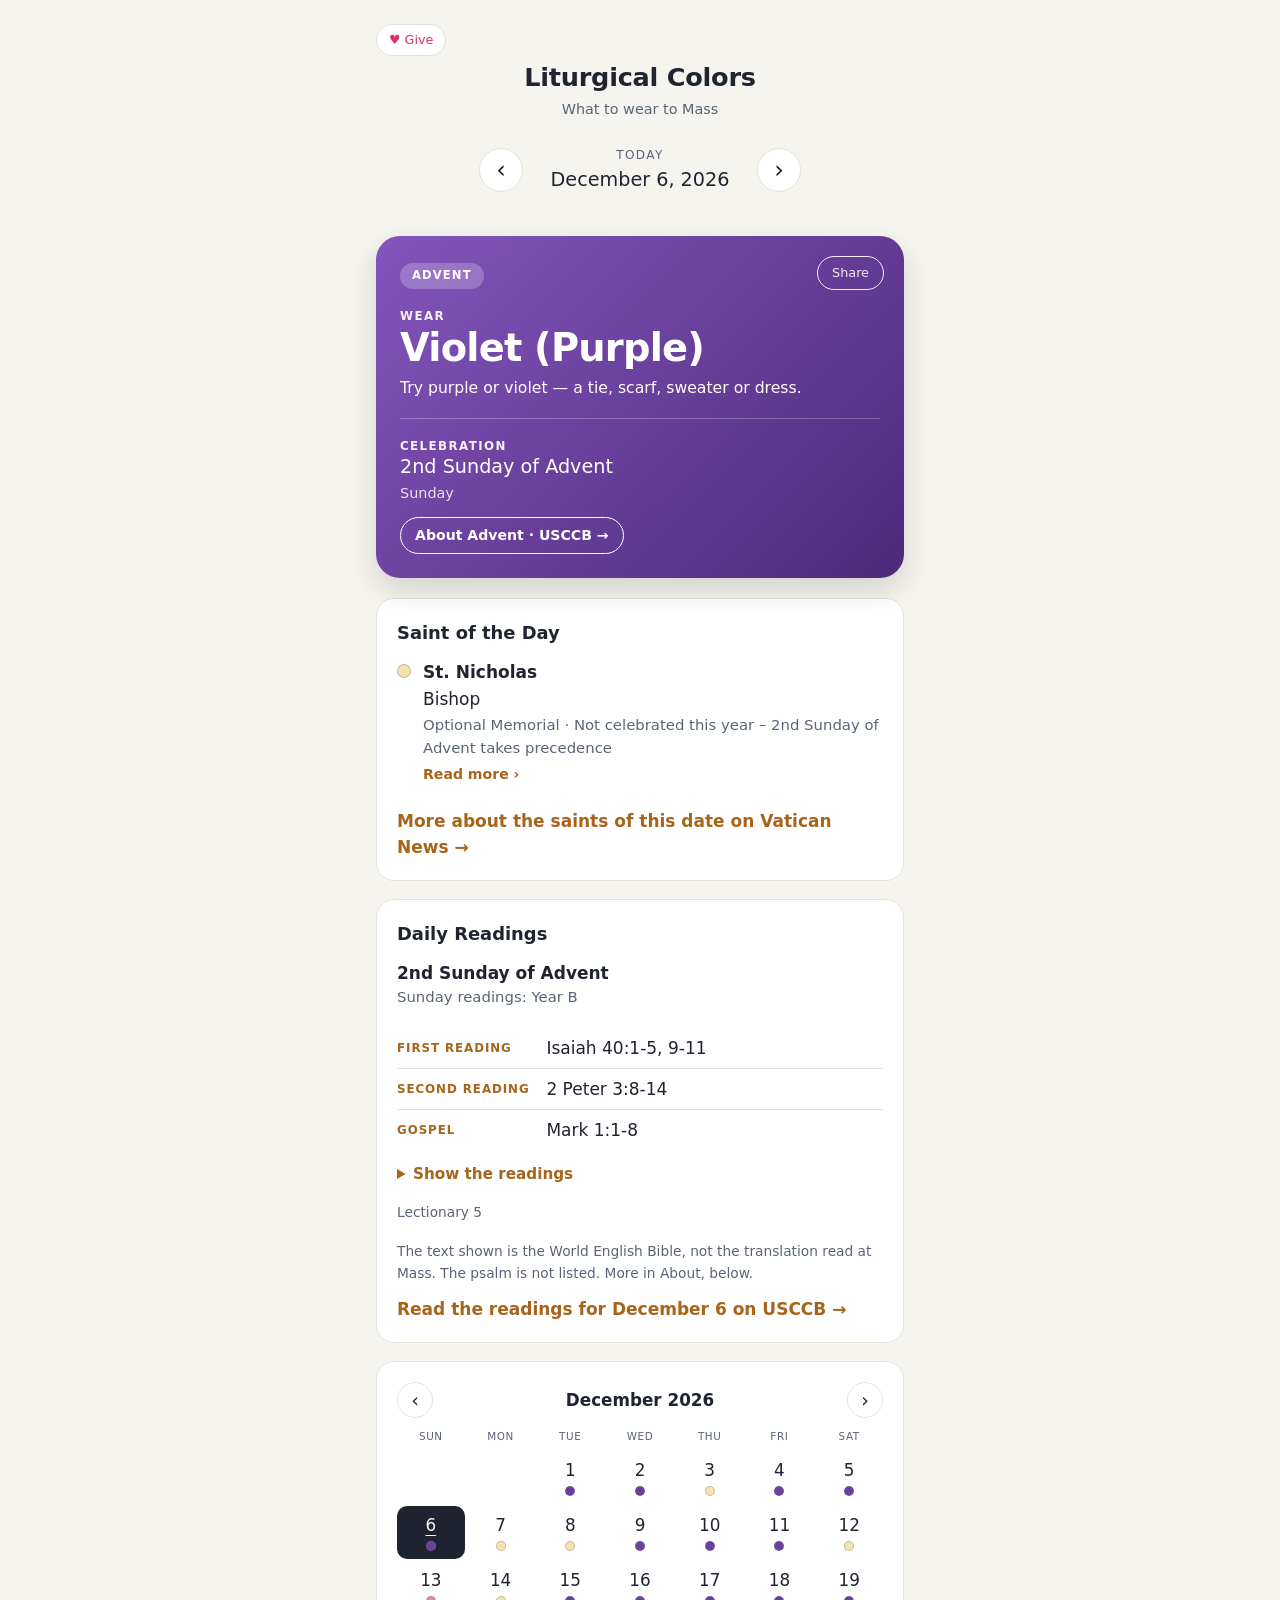
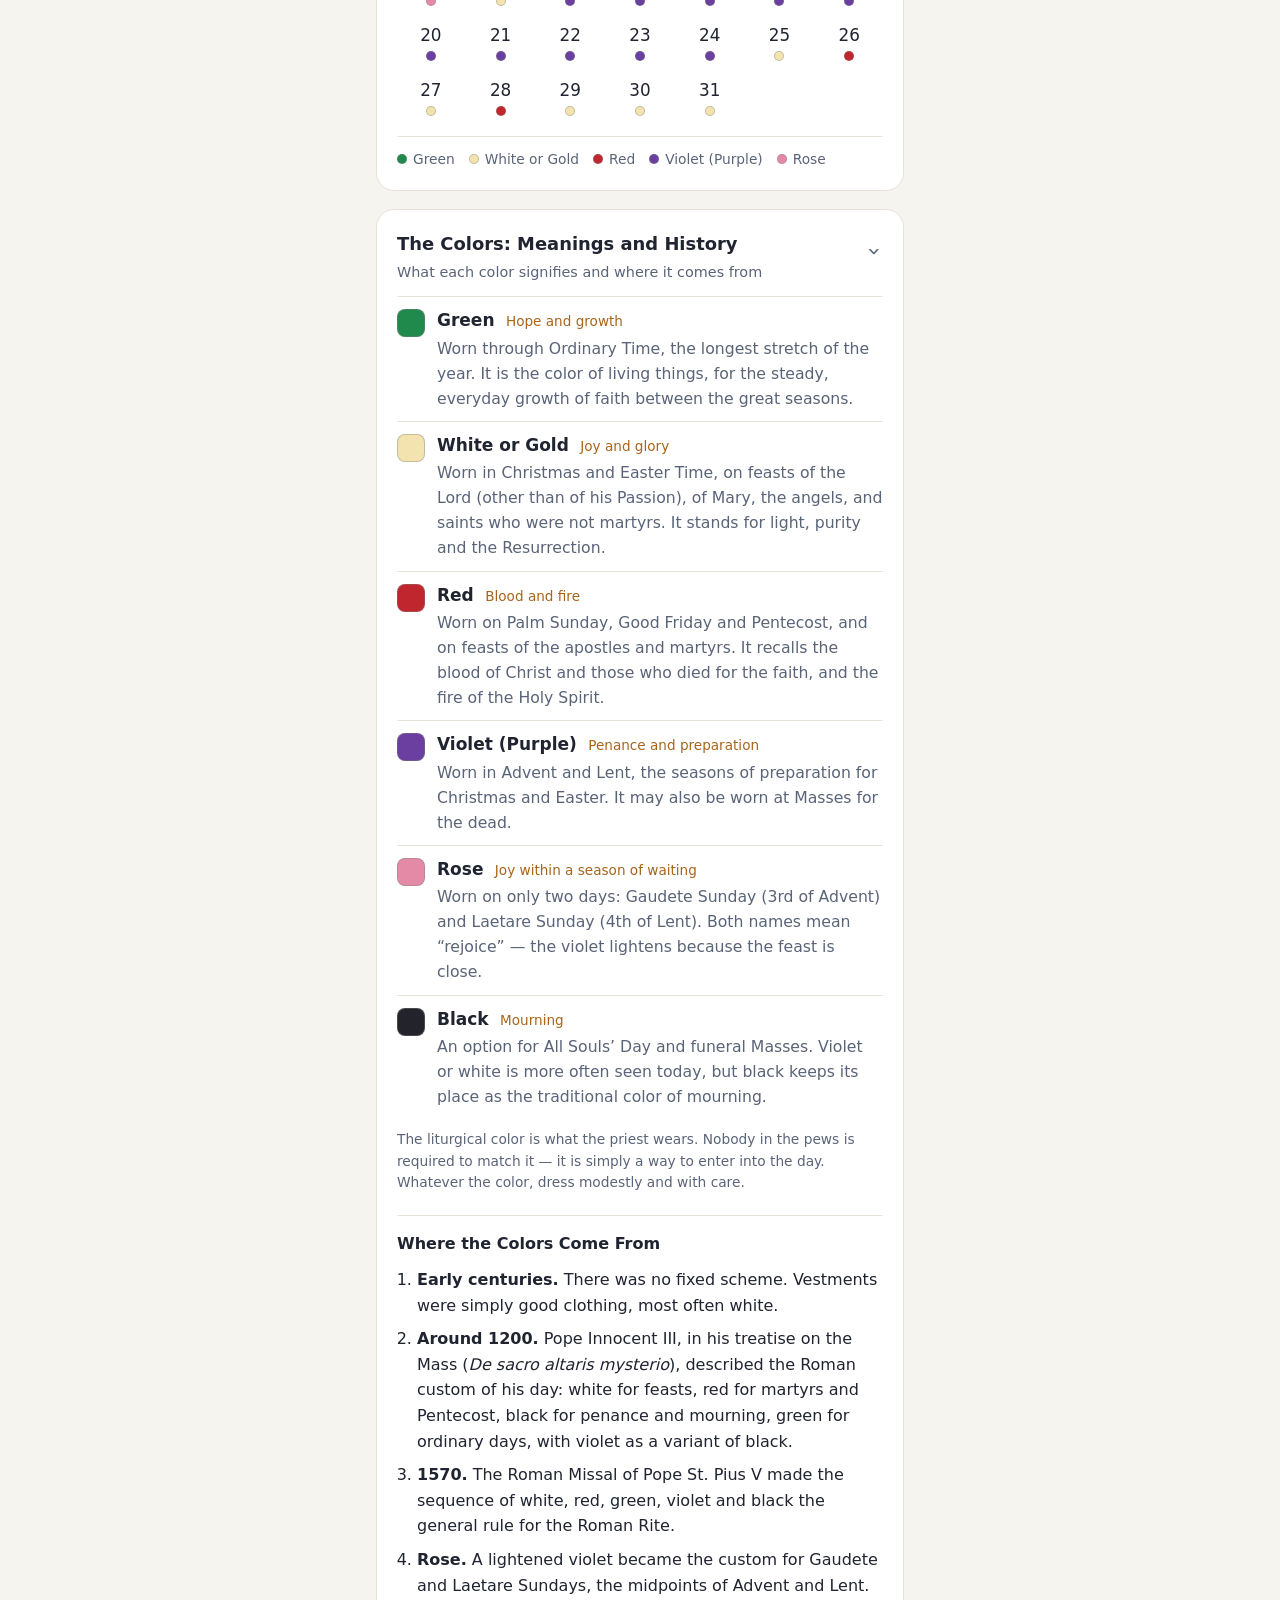
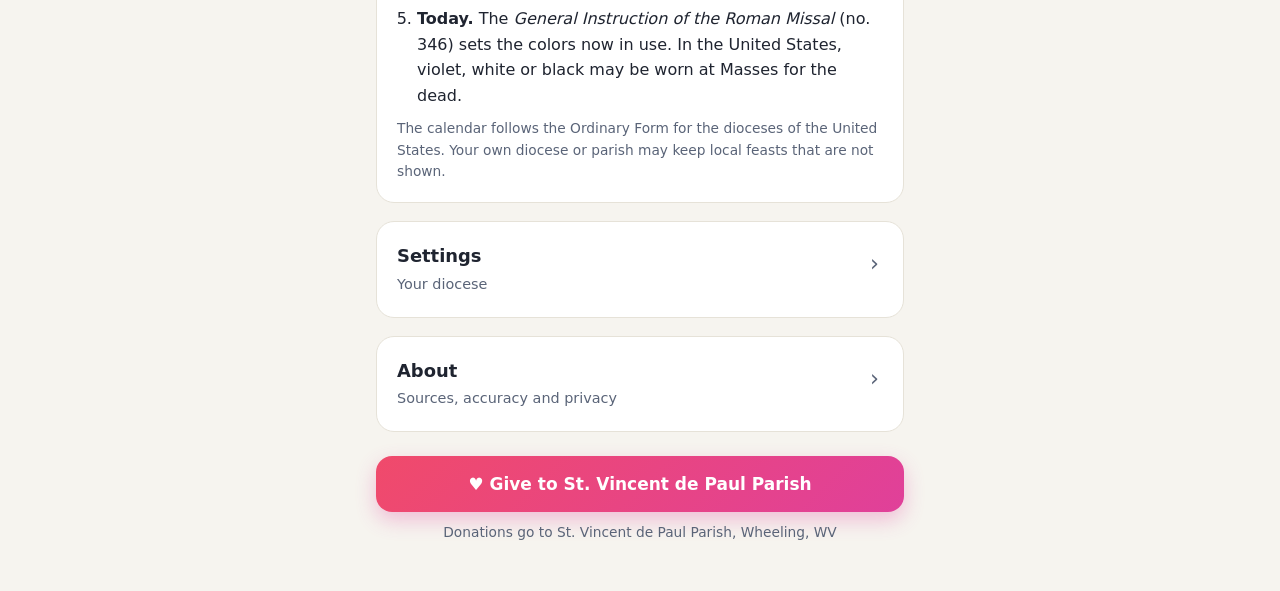
==== commit 2306d664: "Send donations to St. Vincent de Paul Parish, Wheeling - Donation buttons and the About section link" ====
--- a/index.html
+++ b/index.html
@@ -7,11 +7,12 @@
 <meta name="description" content="What to wear to Mass today: the liturgical color, celebration, readings and saint for any date.">
 <meta name="theme-color" content="#f6f4ef" media="(prefers-color-scheme: light)">
 <meta name="theme-color" content="#14161c" media="(prefers-color-scheme: dark)">
-<!-- Link previews. og:image must be changed to a full https:// address once the site has a home. -->
+<!-- Link previews. Update these two addresses if the site moves to another domain. -->
 <meta property="og:type" content="website">
 <meta property="og:title" content="Liturgical Colors">
 <meta property="og:description" content="What to wear to Mass today: the liturgical color, celebration, readings and saint for any date.">
-<meta property="og:image" content="og-image.png">
+<meta property="og:url" content="https://oetzi.github.io/liturgical-colors/">
+<meta property="og:image" content="https://oetzi.github.io/liturgical-colors/og-image.png">
 <meta name="twitter:card" content="summary_large_image">
 <link rel="manifest" href="manifest.webmanifest">
 <link rel="icon" href="icon.svg" type="image/svg+xml">
@@ -21,7 +22,7 @@
 <body>
 <main>
   <header class="top">
-    <a id="supportTop" class="chip" href="https://ko-fi.com/liturgicalcolors" target="_blank" rel="noopener"></a>
+    <a id="supportTop" class="chip" href="https://svdpwheeling.flocknote.com/give/38569" target="_blank" rel="noopener"></a>
     <button id="langBtn" class="chip"></button>
     <h1 id="title"></h1>
     <p id="tag" class="tag"></p>
@@ -84,7 +85,7 @@
     <div id="aboutBody" class="aboutbody"></div>
   </details>
 
-  <a id="supportBottom" class="support" href="https://ko-fi.com/liturgicalcolors" target="_blank" rel="noopener"></a>
+  <a id="supportBottom" class="support" href="https://svdpwheeling.flocknote.com/give/38569" target="_blank" rel="noopener"></a>
   <p id="supportFine" class="fine center"></p>
 </main>
 
@@ -100,6 +101,7 @@
 <script src="bios.js"></script>
 <script src="readings-2026.js"></script>
 <script src="readings-2027.js"></script>
+<script src="readings-2028.js"></script>
 <script src="scripture.js"></script>
 <script src="app.js"></script>
 </body>
--- a/styles.css
+++ b/styles.css
@@ -183,3 +183,9 @@
 .legend { display: flex; flex-wrap: wrap; gap: 6px 14px; margin-top: 12px; padding-top: 12px; border-top: 1px solid var(--line); font-size: .86rem; color: var(--muted); }
 .legend span { display: inline-flex; align-items: center; gap: 6px; }
 .legend i { width: 10px; height: 10px; }
+
+/* daytime / evening vigil switch on the color card */
+/* Two equal halves that always sit side by side, however narrow the screen or large the text. */
+.massmode { display: grid; grid-template-columns: 1fr 1fr; gap: 4px; margin: 0 0 16px; padding: 4px; border-radius: 999px; background: rgba(0, 0, 0, .14); width: 100%; max-width: 340px; }
+.massmode button { -webkit-appearance: none; appearance: none; font-family: inherit; border: 0; margin: 0; background: transparent; color: inherit; padding: 8px 6px; border-radius: 999px; font-size: clamp(.72rem, 3.5vw, .88rem); font-weight: 600; line-height: 1.2; min-height: 40px; min-width: 0; white-space: nowrap; overflow: hidden; text-overflow: ellipsis; opacity: .85; }
+.massmode button[aria-pressed="true"] { background: rgba(255, 255, 255, .92); color: #1f2430; opacity: 1; }
